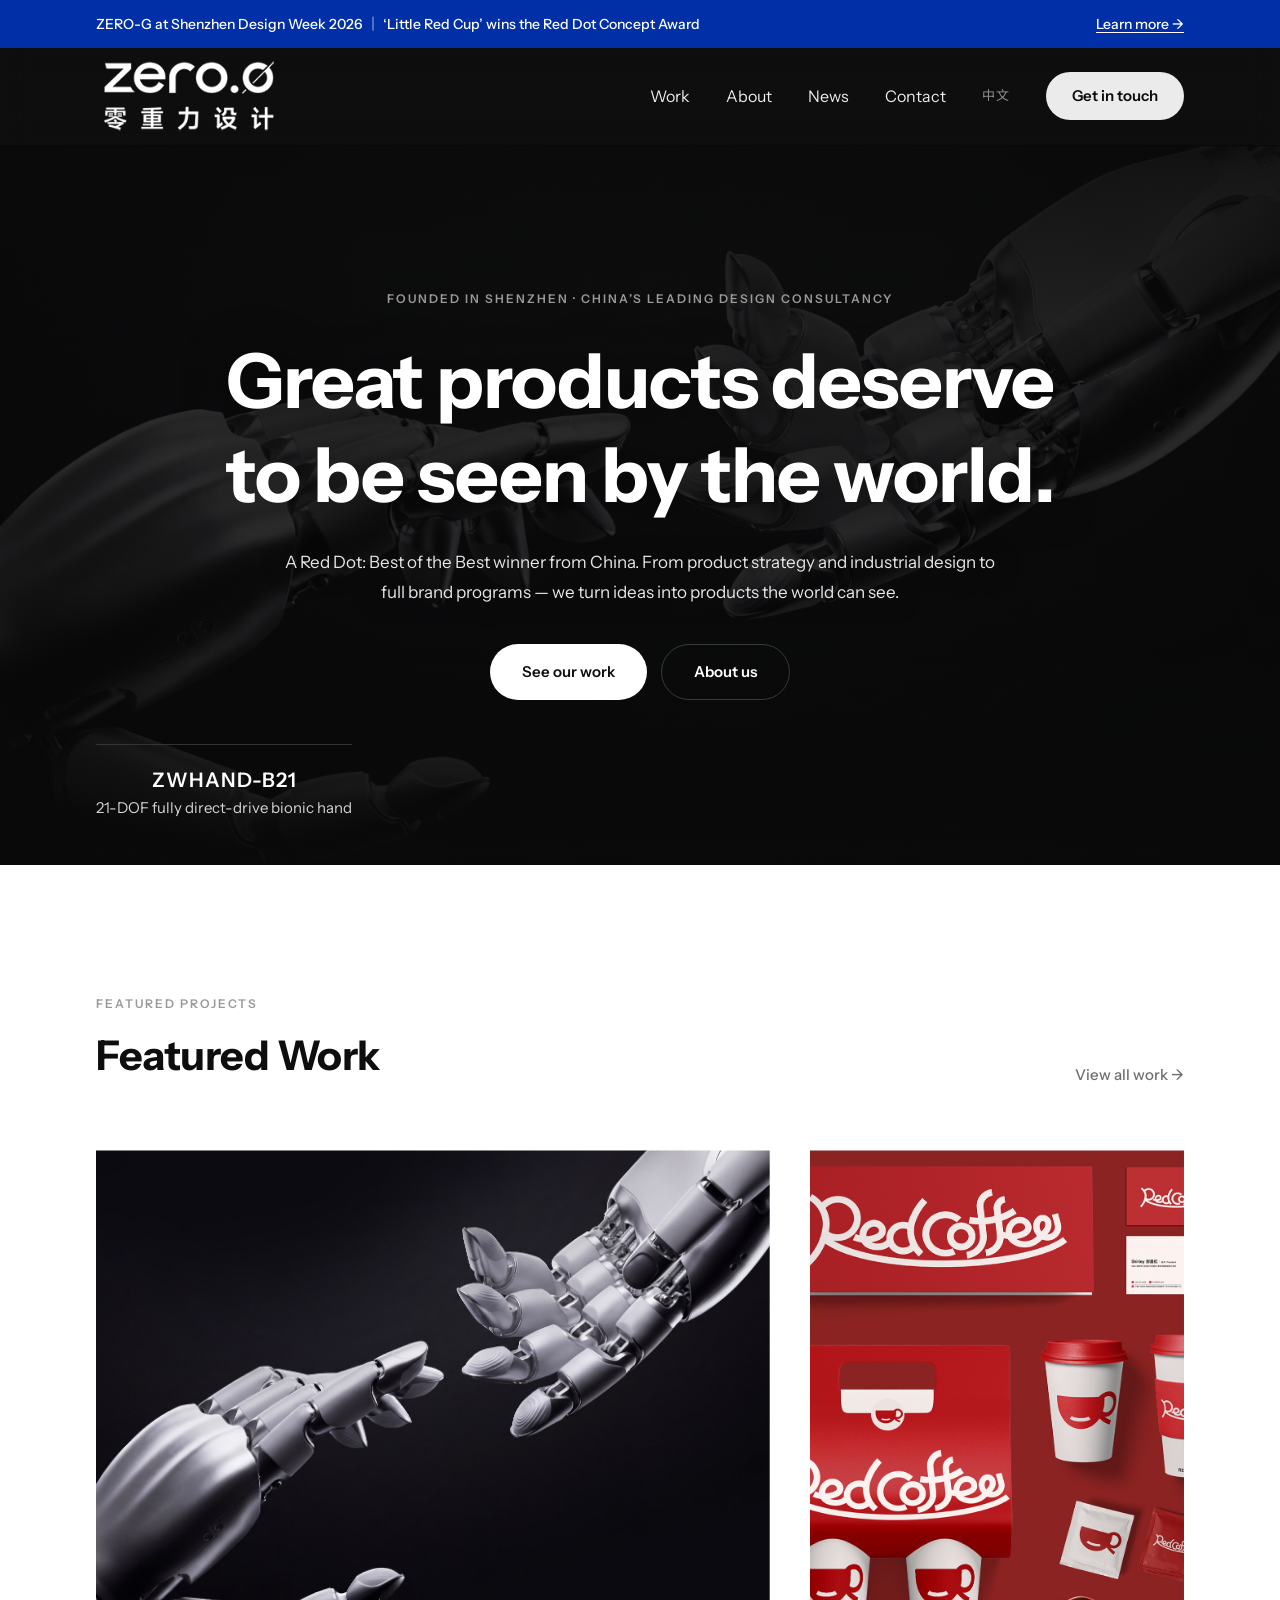
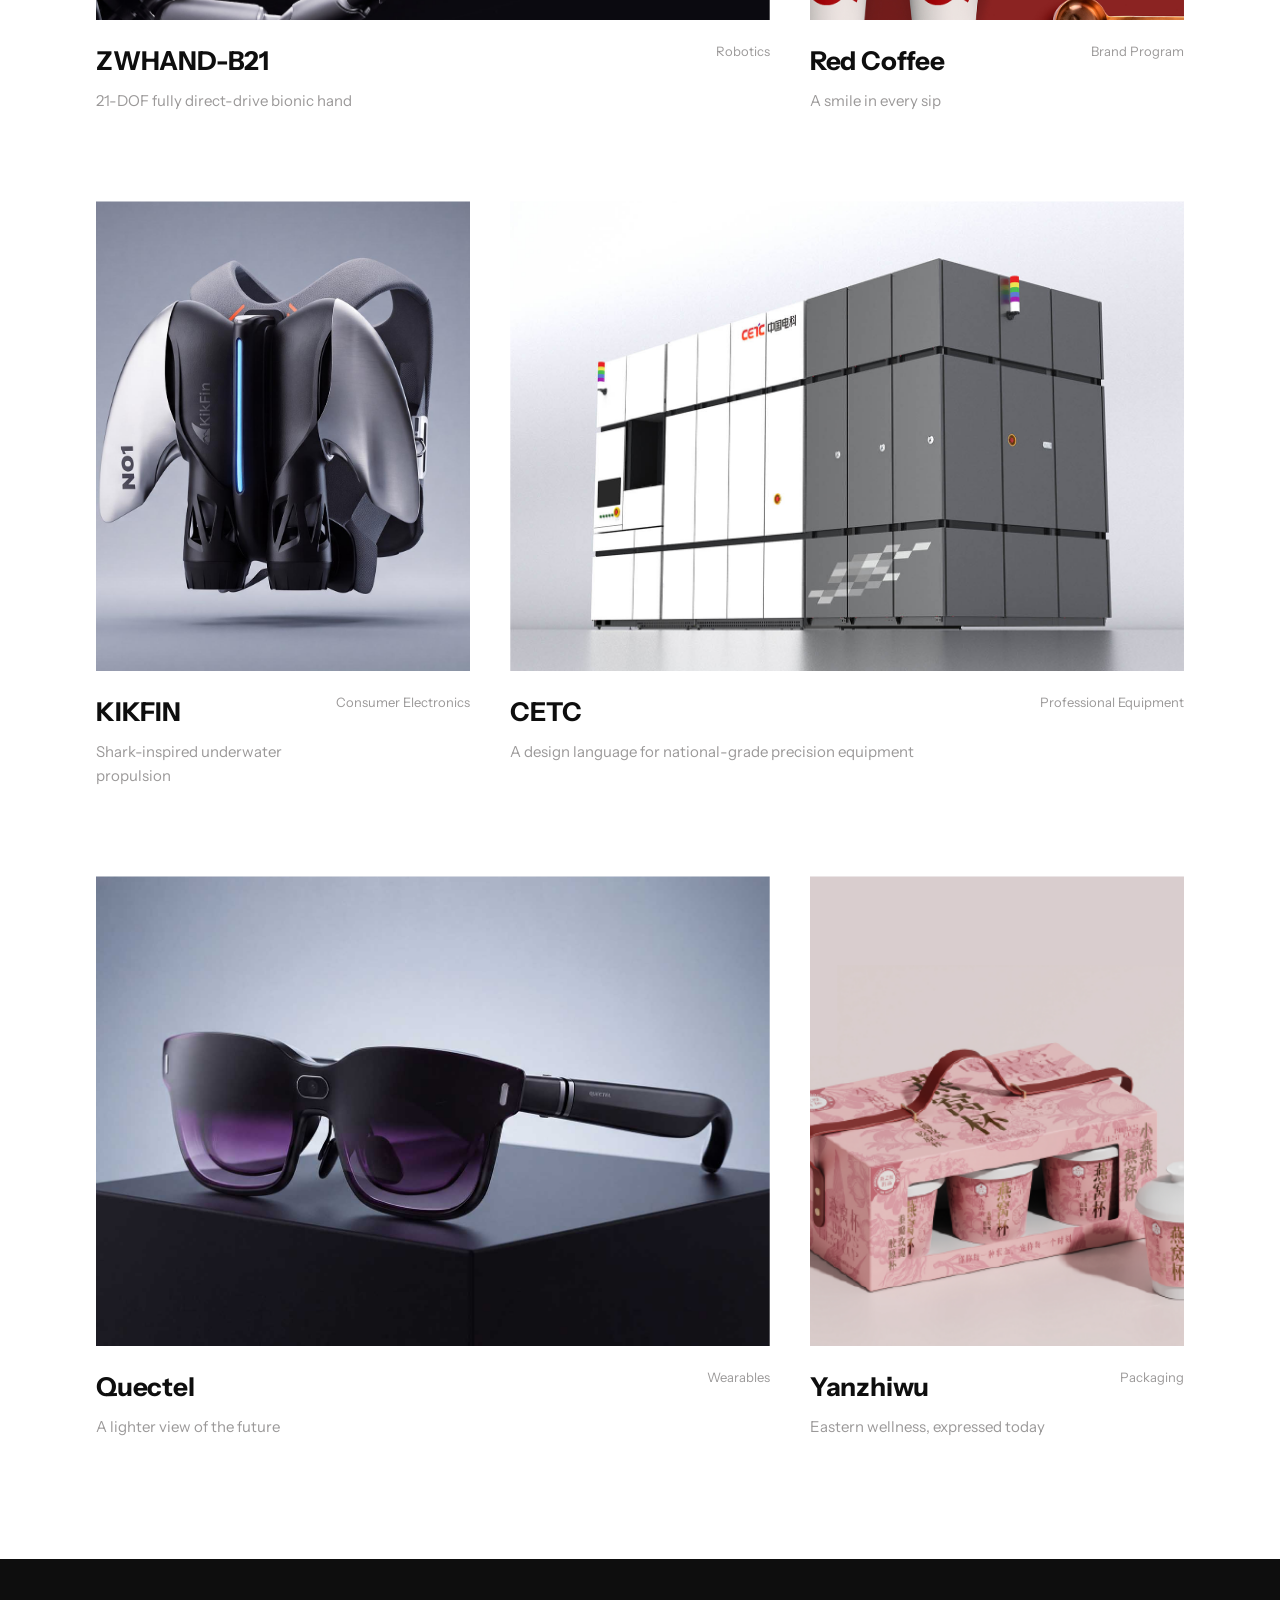
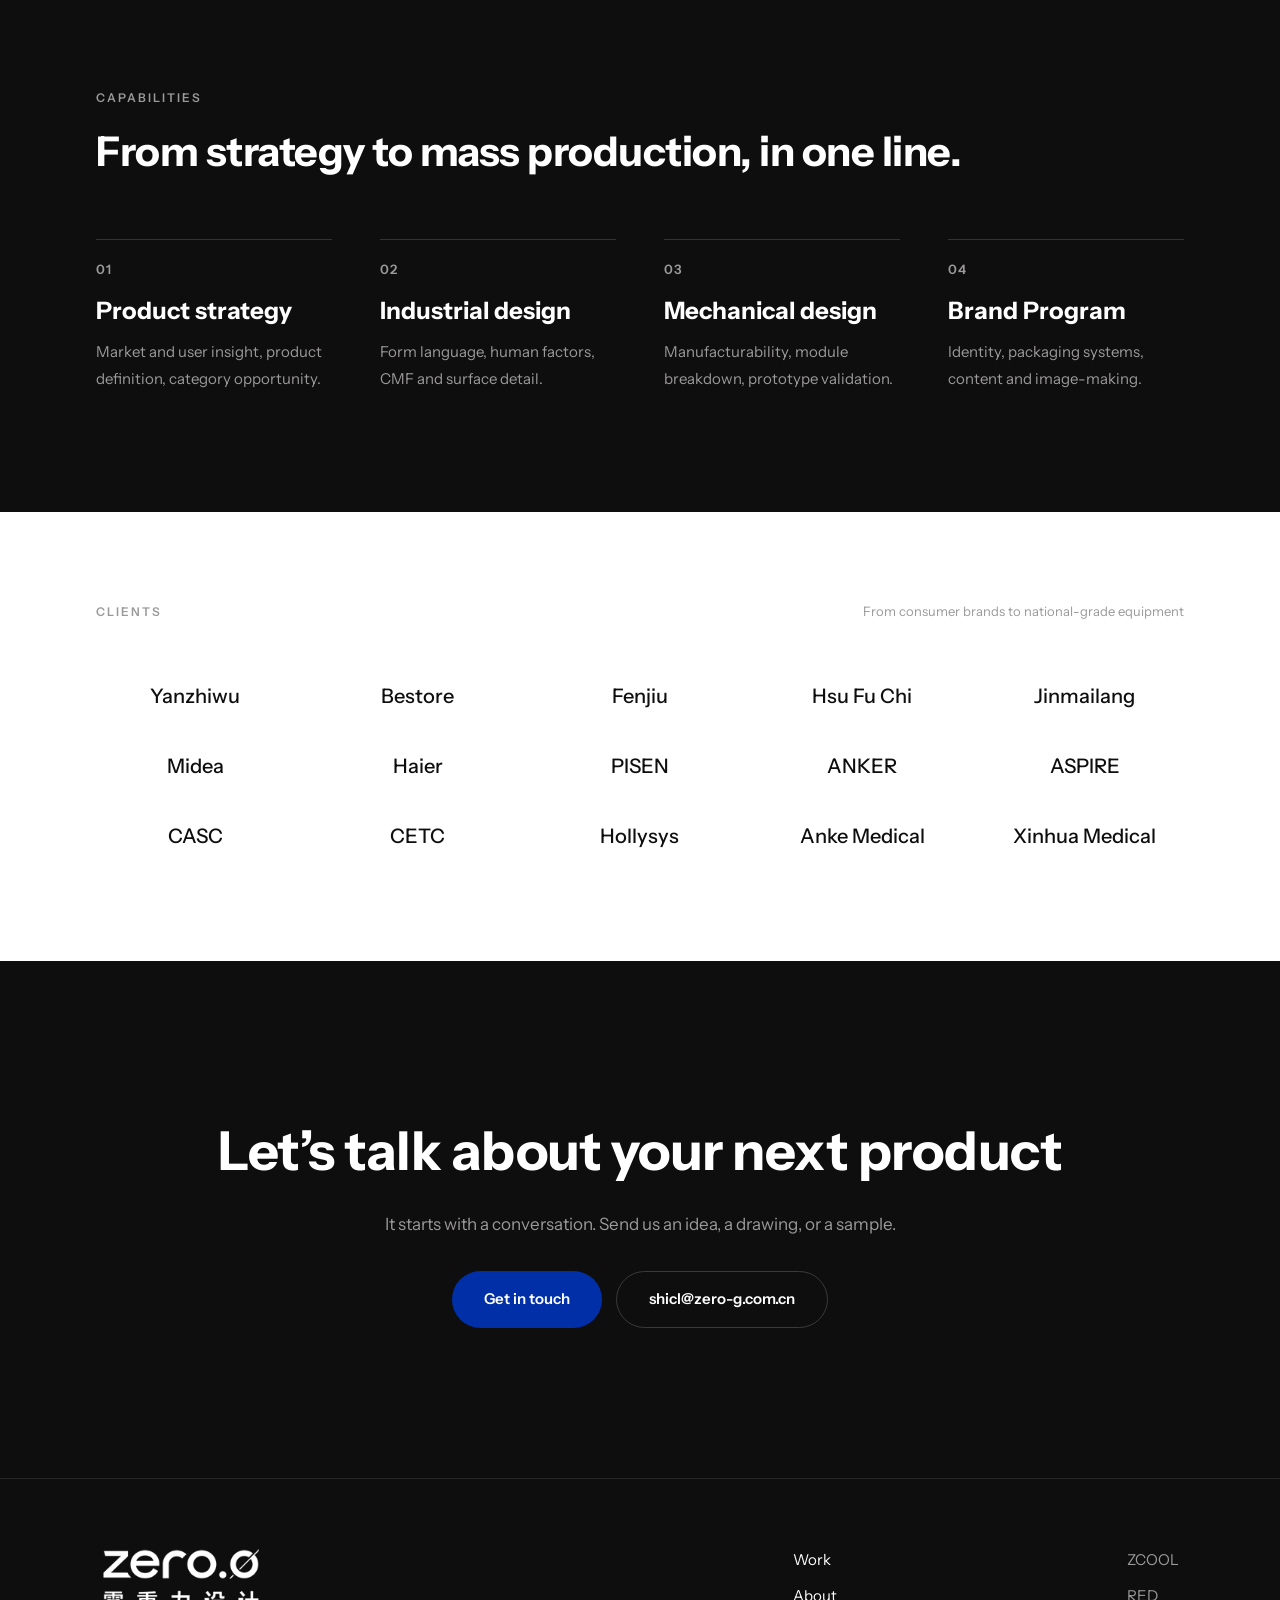
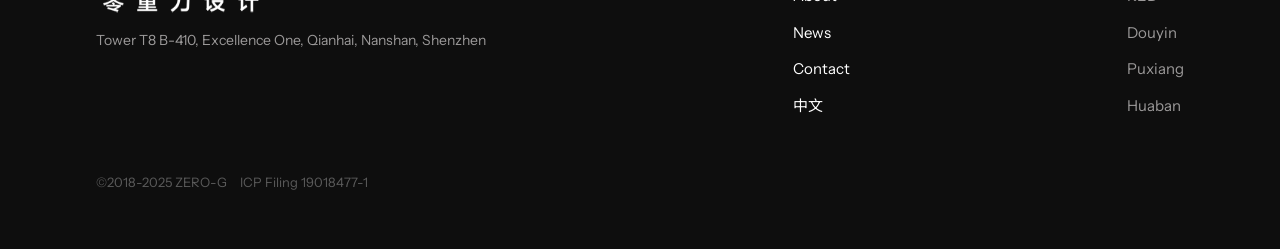
==== en/index.html @ 1bf515e7 "ZERO-G site: static bilingual site initial deploy" ====
<!DOCTYPE html>
<html lang="en">
<head>
<meta charset="utf-8">
<meta name="viewport" content="width=device-width,initial-scale=1">
<title>Great products deserve to be seen by the world. ｜ ZERO-G 零重力设计</title>
<link rel="preconnect" href="https://fonts.googleapis.com">
<link rel="preconnect" href="https://fonts.gstatic.com" crossorigin>
<link href="https://fonts.googleapis.com/css2?family=Instrument+Sans:wght@400;500;600;700&family=Noto+Sans+SC:wght@400;500;700&display=swap" rel="stylesheet">
<link rel="stylesheet" href="../style.css">
<script>document.documentElement.className+=' js'</script>
<script src="../main.js" defer></script>
</head>
<body class="theme-dark">
<div class="announce">
  <div class="wrap">
    <span>ZERO-G at Shenzhen Design Week 2026 ｜ ‘Little Red Cup’ wins the Red Dot Concept Award</span>
    <a href="news.html">Learn more →</a>
  </div>
</div>
<header class="site-head">
  <div class="wrap">
    <a class="logo" href="index.html" aria-label="ZERO-G"><img src="../assets/statics_lingzhongli_images_logo.png" alt="ZERO-G 零重力设计"></a>
    <nav class="nav">
      <a href="work.html">Work</a><a href="about.html">About</a><a href="news.html">News</a><a href="contact.html">Contact</a>
      <a class="lang" href="../index.html">中文</a>
      <a class="btn btn-primary btn-sm" href="contact.html">Get in touch</a>
    </nav>
    <button class="menu-toggle" aria-label="Menu" aria-expanded="false" aria-controls="mobile-menu">
      <span></span><span></span>
    </button>
  </div>
</header>
<div class="mobile-menu" id="mobile-menu">
  <nav class="mobile-nav">
    <a href="work.html">Work</a><a href="about.html">About</a><a href="news.html">News</a><a href="contact.html">Contact</a>
    <a class="lang" href="../index.html">中文</a>
    <a class="btn btn-primary" href="contact.html">Get in touch</a>
  </nav>
</div>
<section class="hero hero--video">
  <video class="hero-bg" src="../assets/zero-g-robot.mp4" poster="../assets/zero-g-robot-poster.jpg"
         autoplay muted loop playsinline preload="metadata" aria-label="ZWHAND-B21"></video>
  <div class="wrap">
    <div class="eyebrow">Founded in Shenzhen · China’s leading design consultancy</div>
    <h1>Great products deserve<br>to be seen by the world.</h1>
    <p>A Red Dot: Best of the Best winner from China. From product strategy and industrial design to full brand programs — we turn ideas into products the world can see.</p>
    <div class="actions">
      <a class="btn btn-primary" href="work.html">See our work</a>
      <a class="btn btn-ghost" href="about.html">About us</a>
    </div>
  </div>
  <div class="cap reveal"><strong>ZWHAND-B21</strong><span>21-DOF fully direct-drive bionic hand</span></div>
</section>
<section class="section light">
  <div class="wrap">
    <div class="section-head reveal">
      <div><div class="eyebrow">FEATURED PROJECTS</div><h2>Featured Work</h2></div>
      <a class="linkmore" href="work.html">View all work →</a>
    </div>
    <div class="rows"><div class="duo">
    <a class="proj reveal" href="work.html">
      <div class="cover"><img src="../assets/uploadfile_file_20260828_1787901038351148.jpg" alt="ZWHAND-B21" loading="lazy"></div>
      <div class="meta">
        <div><h3>ZWHAND-B21</h3><p class="desc">21-DOF fully direct-drive bionic hand</p></div>
        <span class="tag">Robotics</span>
      </div>
    </a>
    <a class="proj reveal" href="work.html">
      <div class="cover"><img src="../assets/uploadfile_file_20250307_1741340321995297.jpg" alt="Red Coffee" loading="lazy"></div>
      <div class="meta">
        <div><h3>Red Coffee</h3><p class="desc">A smile in every sip</p></div>
        <span class="tag">Brand Program</span>
      </div>
    </a></div><div class="duo rev">
    <a class="proj reveal" href="work.html">
      <div class="cover"><img src="../assets/uploadfile_file_20260827_1787818050917012.jpg" alt="KIKFIN" loading="lazy"></div>
      <div class="meta">
        <div><h3>KIKFIN</h3><p class="desc">Shark-inspired underwater propulsion</p></div>
        <span class="tag">Consumer Electronics</span>
      </div>
    </a>
    <a class="proj reveal" href="work.html">
      <div class="cover"><img src="../assets/uploadfile_file_20250513_1747133386804160.jpg" alt="CETC" loading="lazy"></div>
      <div class="meta">
        <div><h3>CETC</h3><p class="desc">A design language for national-grade precision equipment</p></div>
        <span class="tag">Professional Equipment</span>
      </div>
    </a></div><div class="duo">
    <a class="proj reveal" href="work.html">
      <div class="cover"><img src="../assets/uploadfile_file_20260827_1787814982174174.jpg" alt="Quectel" loading="lazy"></div>
      <div class="meta">
        <div><h3>Quectel</h3><p class="desc">A lighter view of the future</p></div>
        <span class="tag">Wearables</span>
      </div>
    </a>
    <a class="proj reveal" href="work.html">
      <div class="cover"><img src="../assets/uploadfile_file_20260811_1786441893306251.png" alt="Yanzhiwu" loading="lazy"></div>
      <div class="meta">
        <div><h3>Yanzhiwu</h3><p class="desc">Eastern wellness, expressed today</p></div>
        <span class="tag">Packaging</span>
      </div>
    </a></div></div>
  </div>
</section>
<section class="section">
  <div class="wrap">
    <div class="eyebrow">CAPABILITIES</div>
    <h2 style="font-size:clamp(28px,3.2vw,44px);letter-spacing:-.5px;margin:14px 0 0">From strategy to mass production, in one line.</h2>
    <div class="caps"><div class="cap reveal"><div class="num">01</div><h3>Product strategy</h3><p>Market and user insight, product definition, category opportunity.</p></div><div class="cap reveal"><div class="num">02</div><h3>Industrial design</h3><p>Form language, human factors, CMF and surface detail.</p></div><div class="cap reveal"><div class="num">03</div><h3>Mechanical design</h3><p>Manufacturability, module breakdown, prototype validation.</p></div><div class="cap reveal"><div class="num">04</div><h3>Brand Program</h3><p>Identity, packaging systems, content and image-making.</p></div></div>
  </div>
</section>
<section class="section light" style="padding-top:90px;padding-bottom:90px">
  <div class="wrap">
    <div class="section-head" style="margin-bottom:0">
      <div class="eyebrow">Clients</div>
      <span class="mute" style="font-size:13px">From consumer brands to national-grade equipment</span>
    </div>
    <div class="clients"><div class="client-row reveal"><span>Yanzhiwu</span><span>Bestore</span><span>Fenjiu</span><span>Hsu Fu Chi</span><span>Jinmailang</span></div><div class="client-row reveal"><span>Midea</span><span>Haier</span><span>PISEN</span><span>ANKER</span><span>ASPIRE</span></div><div class="client-row reveal"><span>CASC</span><span>CETC</span><span>Hollysys</span><span>Anke Medical</span><span>Xinhua Medical</span></div></div>
  </div>
</section>
<section class="wrap"><div class="cta">
  <h2>Let’s talk about your next product</h2>
  <p>It starts with a conversation. Send us an idea, a drawing, or a sample.</p>
  <div class="actions">
    <a class="btn btn-blue" href="contact.html">Get in touch</a>
    <a class="btn btn-ghost" href="mailto:shicl@zero-g.com.cn">shicl@zero-g.com.cn</a>
  </div>
  </div>
</section>

<footer class="site-foot">
  <div class="wrap">
    <div class="foot-grid">
      <div class="foot-brand">
        <a href="index.html"><img src="../assets/statics_lingzhongli_images_logo.png" alt="ZERO-G"></a>
        <p>Tower T8 B-410, Excellence One, Qianhai, Nanshan, Shenzhen</p>
      </div>
      <div class="foot-col"><a href="work.html">Work</a><a href="about.html">About</a><a href="news.html">News</a><a href="contact.html">Contact</a><a href="../index.html">中文</a></div>
      <div class="foot-col dim"><a href="https://www.zcool.com.cn/u/19893651" target="_blank" rel="noopener">ZCOOL</a><a href="https://www.xiaohongshu.com/user/profile/6139bd14000000001f038d51" target="_blank" rel="noopener">RED</a><a href="https://www.douyin.com/" target="_blank" rel="noopener">Douyin</a><a href="https://www.puxiang.com/lingzhonglisheji/gallery" target="_blank" rel="noopener">Puxiang</a><a href="https://huaban.com/space" target="_blank" rel="noopener">Huaban</a></div>
    </div>
    <div class="copyright">©2018-2025 ZERO-G　ICP Filing 19018477-1</div>
  </div>
</footer>
</body>
</html>
---- style.css ----
:root{
  --blue:#002FA7;--blue-lit:#6E8BFF;--ink:#0E0E0E;--ink2:#141414;
  --paper:#fff;--mute:#6F6F6F;--mute-d:#9B9999;--line:#262626;--line-l:#E5E5E5;
}
*{box-sizing:border-box}
html{scroll-behavior:smooth}
body{margin:0;background:var(--ink);color:#fff;
  font-family:"Instrument Sans","Noto Sans SC","PingFang SC","Microsoft YaHei",system-ui,sans-serif;
  -webkit-font-smoothing:antialiased;line-height:1.5}
body.theme-light{background:var(--paper);color:var(--ink)}
a{color:inherit;text-decoration:none}
img{display:block;width:100%;height:100%;object-fit:cover}
.wrap{max-width:1440px;margin:0 auto;padding:0 96px}
.mute{color:var(--mute-d)}
body.theme-light .mute{color:var(--mute)}
.eyebrow{font-size:12px;font-weight:600;letter-spacing:2px;text-transform:uppercase;color:var(--mute-d)}
body.theme-light .eyebrow{color:var(--mute)}

/* announce */
.announce{background:var(--blue);color:#fff;font-size:14px;font-weight:500}
.announce .wrap{display:flex;align-items:center;justify-content:space-between;height:48px;gap:24px}
.announce a{text-decoration:underline;text-underline-offset:3px}

/* header */
.site-head{position:sticky;top:0;z-index:60;background:rgba(14,14,14,.86);
  backdrop-filter:blur(14px);border-bottom:1px solid transparent;transition:border-color .2s}
body.theme-light .site-head{background:rgba(255,255,255,.9)}
.site-head:hover{border-bottom-color:var(--line)}
body.theme-light .site-head:hover{border-bottom-color:var(--line-l)}
.site-head .wrap{display:flex;align-items:center;justify-content:space-between;height:96px}
.logo img{width:186px;height:70px;object-fit:contain}
.nav{display:flex;align-items:center;gap:36px;font-size:16px}
.nav a{opacity:.92;transition:color .18s,opacity .18s}
.nav a:hover{color:var(--blue-lit);opacity:1}
body.theme-light .nav a:hover{color:var(--blue)}
.nav a.active{color:var(--blue-lit);font-weight:600}
body.theme-light .nav a.active{color:var(--blue)}
.nav .lang{font-size:13px;letter-spacing:1px;color:var(--mute-d)}
body.theme-light .nav .lang{color:var(--mute)}

/* buttons */
.btn{display:inline-flex;align-items:center;justify-content:center;border-radius:999px;
  padding:16px 32px;font-size:15px;font-weight:600;transition:transform .18s,background .18s,color .18s,border-color .18s}
.btn:hover{transform:translateY(-1px)}
.btn-sm{padding:13px 26px}
.btn-primary{background:#fff;color:var(--ink)}
.btn-primary:hover{background:#E9E9E9}
body.theme-light .btn-primary{background:var(--ink);color:#fff}
body.theme-light .btn-primary:hover{background:#000}
.btn-blue{background:var(--blue);color:#fff}
.btn-blue:hover{background:#0038C8}
.btn-ghost{border:1px solid #3A3A3A;color:#fff}
.btn-ghost:hover{border-color:var(--blue-lit);color:var(--blue-lit)}
body.theme-light .btn-ghost{border-color:#CFCFCF;color:var(--ink)}
body.theme-light .btn-ghost:hover{border-color:var(--blue);color:var(--blue)}

/* hero */
.hero{padding:110px 0 90px;text-align:center}
.hero h1{font-size:clamp(30px,7.2vw,76px);line-height:1.24;letter-spacing:-1px;margin:26px 0 0;font-weight:700}
.hero p{max-width:720px;margin:26px auto 0;font-size:17px;line-height:1.75;color:var(--mute-d)}
.hero .actions{display:flex;gap:14px;justify-content:center;margin-top:36px;flex-wrap:wrap}

/* figure */
.figure{position:relative}
.figure img{height:600px}
.figure .cap{position:absolute;left:96px;bottom:44px}
.figure .cap strong{display:block;font-size:20px;font-weight:600;letter-spacing:1px}
.figure .cap span{font-size:15px;color:rgba(255,255,255,.8)}

/* video hero */
.hero--video{position:relative;overflow:hidden;background:var(--ink);
  min-height:min(80vh,880px);display:flex;align-items:center;justify-content:center;
  padding:130px 0 150px}
.hero--video .hero-bg{position:absolute;inset:0;width:100%;height:100%;object-fit:cover;z-index:0;
  filter:brightness(.55) saturate(1.05)}
.hero--video::after{content:"";position:absolute;inset:0;z-index:1;pointer-events:none;
  background:linear-gradient(180deg,rgba(10,10,10,.92) 0%,rgba(10,10,10,.72) 32%,
             rgba(10,10,10,.72) 68%,rgba(10,10,10,.94) 100%)}
.hero--video .wrap{position:relative;z-index:2;width:100%}
.hero--video h1{text-shadow:0 2px 44px rgba(0,0,0,.55)}
.hero--video p{color:#E6E6E6;text-shadow:0 1px 26px rgba(0,0,0,.55)}
.hero--video .cap{position:absolute;left:96px;bottom:46px;z-index:2}
.hero--video .cap strong{display:block;font-size:20px;font-weight:600;letter-spacing:1px}
.hero--video .cap span{font-size:15px;color:rgba(255,255,255,.82)}

/* sections */
.section{padding:130px 0 120px}
.section.light{background:var(--paper);color:var(--ink)}
.section-head{display:flex;align-items:flex-end;justify-content:space-between;gap:24px;margin-bottom:64px}
.section-head h2{font-size:clamp(30px,3.2vw,44px);letter-spacing:-.5px;margin:12px 0 0;font-weight:700}
.linkmore{font-size:15px;font-weight:500;color:var(--mute);white-space:nowrap}
.linkmore:hover{color:var(--blue)}
body.theme-dark .linkmore:hover{color:var(--blue-lit)}

/* project rows */
.duo{display:grid;grid-template-columns:1.8fr 1fr;gap:40px;align-items:start}
.duo.rev{grid-template-columns:1fr 1.8fr}
.proj{display:block}
.proj .cover{overflow:hidden;background:#1A1A1A}
.proj .cover img{height:470px;transition:transform .6s cubic-bezier(.2,.7,.2,1)}
.proj:hover .cover img{transform:scale(1.03)}
.proj .meta{display:flex;justify-content:space-between;align-items:flex-start;gap:24px;margin-top:22px}
.proj h3{margin:0;font-size:26px;font-weight:700;letter-spacing:-.2px}
.proj .desc{margin:8px 0 0;font-size:15px;line-height:1.6;color:var(--mute)}
body.theme-dark .proj .desc{color:var(--mute-d)}
.proj .tag{font-size:13px;color:var(--mute);white-space:nowrap}
body.theme-dark .proj .tag{color:var(--mute-d)}
.rows{display:flex;flex-direction:column;gap:88px}

/* capabilities */
.caps{display:grid;grid-template-columns:repeat(4,1fr);gap:48px;margin-top:56px}
.cap{border-top:1px solid #333;padding-top:20px}
.cap .num{font-size:13px;font-weight:600;letter-spacing:1px;color:var(--mute-d)}
.cap h3{margin:14px 0 10px;font-size:24px;font-weight:700}
.cap p{margin:0;font-size:15px;line-height:1.75;color:var(--mute-d)}

/* clients */
.clients{display:flex;flex-direction:column;gap:0;margin-top:40px}
.client-row{display:grid;grid-template-columns:repeat(5,1fr);gap:24px}
.client-row span{text-align:center;padding:20px 0;font-size:20px;font-weight:500}

/* cta */
.cta{text-align:center;padding-top:150px;padding-bottom:150px}
.cta h2{font-size:clamp(32px,4.2vw,60px);letter-spacing:-.5px;margin:0;font-weight:700}
.cta p{margin:20px 0 0;font-size:17px;color:var(--mute-d)}
.cta .actions{display:flex;gap:14px;justify-content:center;margin-top:34px;flex-wrap:wrap}

/* footer */
.site-foot{padding:70px 0 56px;border-top:1px solid var(--line)}
body.theme-light .site-foot{border-top-color:var(--line-l)}
.foot-grid{display:flex;justify-content:space-between;align-items:flex-start;gap:40px;flex-wrap:wrap}
.foot-brand{width:420px;max-width:100%}
.foot-brand img{width:170px;height:64px;object-fit:contain}
.foot-brand p{margin:16px 0 0;font-size:14px;line-height:1.7;color:var(--mute-d)}
body.theme-light .foot-brand p{color:var(--mute)}
.foot-col{display:flex;flex-direction:column;gap:14px;font-size:15px}
.foot-col a:hover{color:var(--blue-lit)}
body.theme-light .foot-col a:hover{color:var(--blue)}
.foot-col.dim a{color:var(--mute-d)}
.foot-col.dim a:hover{color:var(--blue-lit)}
.copyright{margin-top:56px;font-size:13px;color:#5A5A5A}
body.theme-light .copyright{color:#9A9A9A}

/* work page */
.page-title{padding-top:110px;padding-bottom:64px;display:flex;justify-content:space-between;align-items:flex-end;gap:40px}
.page-title h1{font-size:clamp(32px,6vw,76px);letter-spacing:-1px;margin:0;font-weight:700}
.page-title p{margin:0;max-width:460px;font-size:16px;line-height:1.8;color:var(--mute-d)}
body.theme-light .page-title p{color:var(--mute)}
.filters{display:flex;align-items:center;gap:12px;flex-wrap:wrap}
.pill{padding:11px 22px;border-radius:999px;font-size:14px;background:#1A1A1A;color:var(--mute-d);transition:.18s}
.pill:hover{color:#fff;background:#242424}
.pill.on{background:#fff;color:var(--ink);font-weight:600}
body.theme-light .pill{background:#F2F2F2;color:var(--mute)}
body.theme-light .pill:hover{background:#E7E7E7;color:var(--ink)}
body.theme-light .pill.on{background:var(--blue);color:#fff}
.filters .count{margin-left:auto;font-size:14px;color:var(--mute)}
.work-grid{display:grid;grid-template-columns:1fr 1fr;gap:48px;margin-top:64px;align-items:start}
.work-col{display:flex;flex-direction:column;gap:64px}
.work-col.offset{padding-top:110px}
.work-grid .proj .cover img{height:420px}

/* about */
.about-hero{padding-top:110px;padding-bottom:90px}
.about-hero h1{font-size:clamp(28px,5vw,64px);line-height:1.38;letter-spacing:-1px;margin:26px 0 0;font-weight:700}
.intro{display:grid;grid-template-columns:392px 1fr;gap:96px;padding-bottom:100px}
.intro .label{color:var(--blue-lit);font-size:13px;font-weight:600;letter-spacing:1px}
body.theme-light .intro .label{color:var(--blue)}
.intro .label + p{margin:12px 0 0;font-size:15px;line-height:1.8;color:var(--mute-d);white-space:pre-line}
.intro .body p{margin:0 0 24px;font-size:17px;line-height:1.9;color:#C9C9C9}
body.theme-light .intro .body p{color:#3A3A3A}
.team{padding-top:60px;padding-bottom:110px}
.team-row{display:grid;grid-template-columns:repeat(3,1fr);gap:24px;margin-top:48px}
.facts h3{color:#fff}
.member img{height:420px}
.member .meta{display:flex;justify-content:space-between;align-items:center;margin-top:18px;gap:12px}
.member strong{font-size:20px}
.member span{font-size:13px;color:var(--mute)}
.facts{background:var(--ink2);padding:70px 0}
.facts .wrap{display:grid;grid-template-columns:repeat(3,1fr);gap:48px}
.facts h3{margin:0 0 10px;font-size:24px;font-weight:700}
.facts p{margin:0;font-size:14px;line-height:1.7;color:var(--mute-d)}

/* news */
.news-list{margin-top:8px}
.news-item{display:grid;grid-template-columns:96px 1fr 20px;gap:56px;align-items:start;
  padding:30px 0;border-top:1px solid var(--line-l);transition:padding .2s}
.news-item:hover{padding-left:8px}
.news-item .date{font-size:14px;color:var(--mute);padding-top:6px}
.news-item h3{margin:0;font-size:24px;font-weight:600;line-height:1.45}
.news-item:hover h3{color:var(--blue)}
.news-item .arrow{font-size:20px;color:var(--ink);transition:transform .2s}
.news-item:hover .arrow{transform:translate(2px,-2px)}

/* contact */
.contact-body{display:grid;grid-template-columns:520px 1fr;gap:64px;padding-bottom:110px}
.contact-info{display:flex;flex-direction:column;gap:34px}
.info-block{border-top:1px solid #2A2A2A;padding-top:16px}
.info-block .k{font-size:13px;font-weight:600;letter-spacing:1px;color:var(--blue-lit)}
.info-block .v{margin-top:12px;font-size:22px;line-height:1.55;white-space:pre-line}
.contact-imgs{display:flex;flex-direction:column;gap:16px}
.contact-imgs .big img{height:360px}
.contact-imgs .pair{display:grid;grid-template-columns:1fr 1fr;gap:16px}
.contact-imgs .pair img{height:240px}

/* responsive */
@media (max-width:1100px){
  .wrap{padding:0 48px}
  .duo,.duo.rev{grid-template-columns:1fr;gap:32px}
  .rows{gap:56px}
  .caps{grid-template-columns:1fr 1fr}
  .intro{grid-template-columns:1fr;gap:32px}
  .contact-body{grid-template-columns:1fr;gap:40px}
  .work-grid{grid-template-columns:1fr}
  .work-col.offset{padding-top:0}
  .client-row{grid-template-columns:repeat(3,1fr)}
  .figure .cap{left:48px}
}
@media (max-width:760px){
  .wrap{padding:0 24px}
  .site-head .wrap{height:72px}
  .logo img{width:132px;height:52px}
  .nav{gap:18px;font-size:14px}
  .nav .btn{display:none}
  .announce .wrap{flex-direction:column;align-items:flex-start;gap:6px;height:auto;padding:10px 24px;font-size:12px;line-height:1.5}
  .nav{gap:14px}
  .logo img{width:116px;height:46px}
  .hero{padding:64px 0 56px}
  .figure img,.figure video{height:300px}
  .hero--video{min-height:calc(100svh - 120px);padding:110px 0 130px}
  .hero--video .cap{left:24px;bottom:28px}
  .hero--video .cap strong{font-size:16px}
  .hero--video .cap span{font-size:13px}
  .figure .cap{left:24px;bottom:24px}
  .section{padding:72px 0}
  .proj .cover img{height:auto;aspect-ratio:16/11}
  .work-grid .proj .cover img{height:auto;aspect-ratio:16/11}
  .section-head{flex-direction:column;align-items:flex-start;margin-bottom:36px}
  .caps{grid-template-columns:1fr}
  .client-row{grid-template-columns:1fr 1fr}
  .client-row span{font-size:16px}
  .page-title{flex-direction:column;align-items:flex-start;padding:64px 0 36px}
  .team-row{grid-template-columns:1fr}
  .member img{height:auto;aspect-ratio:4/5}
  .facts{grid-template-columns:1fr;padding:48px 0}
  .news-item{grid-template-columns:1fr;gap:10px}
  .news-item .arrow{display:none}
  .news-item h3{font-size:20px}
  .contact-body{padding-bottom:64px}
  .cta{padding:88px 0}
  .foot-grid{flex-direction:column;gap:32px}
  .copyright{margin-top:32px}
}

/* ---------- mobile nav ---------- */
.menu-toggle{display:none;width:44px;height:44px;border:0;background:none;padding:0;
  flex-direction:column;justify-content:center;align-items:flex-end;gap:6px;cursor:pointer;
  color:inherit;-webkit-tap-highlight-color:transparent}
.menu-toggle span{display:block;height:2px;width:24px;background:currentColor;border-radius:2px;
  transition:transform .42s var(--ease),width .3s var(--ease)}
.menu-toggle.is-open span:nth-child(1){transform:translateY(4px) rotate(45deg)}
.menu-toggle.is-open span:nth-child(2){transform:translateY(-4px) rotate(-45deg)}
.mobile-menu{position:fixed;inset:0;z-index:70;background:var(--ink);
  display:flex;align-items:center;padding:96px 24px 40px;
  opacity:0;visibility:hidden;transform:translateY(-14px);
  transition:opacity .38s var(--ease),transform .46s var(--ease),visibility .38s}
.mobile-menu.open{opacity:1;visibility:visible;transform:none}
body.menu-open .site-head{z-index:80}
body.theme-light .mobile-menu{background:var(--paper)}
.mobile-nav{display:flex;flex-direction:column;gap:6px;width:100%}
.mobile-nav a{font-size:30px;font-weight:600;padding:9px 0;letter-spacing:-.2px}
.mobile-nav a.active{color:var(--blue-lit)}
body.theme-light .mobile-nav a.active{color:var(--blue)}
.mobile-nav .lang{font-size:15px;font-weight:400;color:var(--mute-d);margin-top:14px;padding:4px 0}
.mobile-nav .btn{margin-top:26px;align-self:flex-start;font-size:16px}
@media (max-width:760px){ .menu-toggle{display:flex} .nav{display:none} }
@media (hover:none){ .foot-col a{padding:7px 0} .nav a{padding:6px 0} }
@media (max-width:760px){
  .wrap{padding-left:calc(24px + env(safe-area-inset-left));
        padding-right:calc(24px + env(safe-area-inset-right))}
  .site-foot{padding-bottom:calc(56px + env(safe-area-inset-bottom))}
  .menu-toggle{width:48px;height:48px}
}
@media (max-width:480px){
  .figure img,.figure video{height:230px}
  .mobile-nav a{font-size:26px}
  .hero p{font-size:15px}
  .client-row span{font-size:15px;padding:14px 0}
}
html{-webkit-text-size-adjust:100%}

/* ---------- motion ---------- */
:root{--ease:cubic-bezier(.22,1,.36,1);--ease-io:cubic-bezier(.65,0,.35,1)}
html.js body{opacity:0;transition:opacity .5s var(--ease)}
html.js body.loaded{opacity:1}
body.leaving{opacity:0!important}

.progress{position:fixed;top:0;left:0;right:0;height:2px;background:var(--blue);
  transform:scaleX(0);transform-origin:0 50%;z-index:999;pointer-events:none;
  transition:transform .1s linear}

html.js .reveal{opacity:0;transform:translateY(30px);
  transition:opacity .95s var(--ease),transform .95s var(--ease)}
html.js .reveal.in{opacity:1;transform:none}

html.js .proj .cover{clip-path:inset(0 0 100% 0);transition:clip-path 1.15s var(--ease)}
html.js .proj.in .cover{clip-path:inset(0 0 0 0)}
html.js .proj.reveal{opacity:1;transform:none}

html.js .member img{clip-path:inset(0 0 100% 0);transition:clip-path 1.1s var(--ease)}
html.js .member.in img{clip-path:inset(0 0 0 0)}

/* hero entrance */
@keyframes riseIn{from{opacity:0;transform:translateY(28px);filter:blur(9px)}
  to{opacity:1;transform:none;filter:blur(0)}}
html.js .hero .eyebrow,html.js .hero h1,html.js .hero p,html.js .hero .actions,
html.js .page-title h1,html.js .page-title p,
html.js .about-hero .eyebrow,html.js .about-hero h1{
  animation:riseIn 1.05s var(--ease) both}
html.js .hero .eyebrow{animation-delay:.06s}
html.js .hero h1{animation-delay:.16s}
html.js .hero p{animation-delay:.30s}
html.js .hero .actions{animation-delay:.42s}
html.js .page-title h1{animation-delay:.06s}
html.js .page-title p{animation-delay:.18s}
html.js .about-hero .eyebrow{animation-delay:.06s}
html.js .about-hero h1{animation-delay:.14s}

/* nav underline */
.nav a:not(.btn):not(.lang){position:relative}
.nav a:not(.btn):not(.lang)::after{content:"";position:absolute;left:0;right:0;bottom:-7px;height:1px;
  background:currentColor;transform:scaleX(0);transform-origin:right;
  transition:transform .42s var(--ease)}
.nav a:not(.btn):not(.lang):hover::after{transform:scaleX(1);transform-origin:left}

/* magnetic buttons */
.mag{transition:transform .5s var(--ease)}
.btn:hover{transform:none}

/* parallax figure */
.figure{overflow:hidden}
html.js .figure img{height:calc(600px + 100px);position:relative;top:-50px;will-change:transform}
.figure video{display:block;width:100%;height:600px;object-fit:cover;background:#000}


/* micro interactions */
.proj .tag{transition:color .3s var(--ease),transform .3s var(--ease)}
.proj:hover .tag{transform:translateY(-2px)}
.news-item:hover{padding-left:10px}
.news-item h3{transition:color .3s var(--ease)}
.pill{transition:background .3s var(--ease),color .3s var(--ease),transform .3s var(--ease)}
.pill:hover{transform:translateY(-1px)}
.cap .num{transition:color .35s var(--ease)}
.cap:hover .num{color:var(--blue-lit)}
.client-row span{transition:color .3s var(--ease),transform .3s var(--ease)}
.client-row span:hover{color:var(--blue)}
body.theme-dark .client-row span:hover{color:var(--blue-lit)}
.figure .cap{transition:transform .8s var(--ease)}
.figure:hover .cap{transform:translateY(-6px)}

@media (prefers-reduced-motion:reduce){
  html.js body{opacity:1}
  html.js .reveal,html.js .proj .cover,html.js .member img{opacity:1!important;transform:none!important;clip-path:none!important;transition:none!important}
  html.js .hero .eyebrow,html.js .hero h1,html.js .hero p,html.js .hero .actions,
  html.js .page-title h1,html.js .page-title p,html.js .about-hero .eyebrow,html.js .about-hero h1{animation:none!important}
  html.js .figure img{transform:none!important}
}
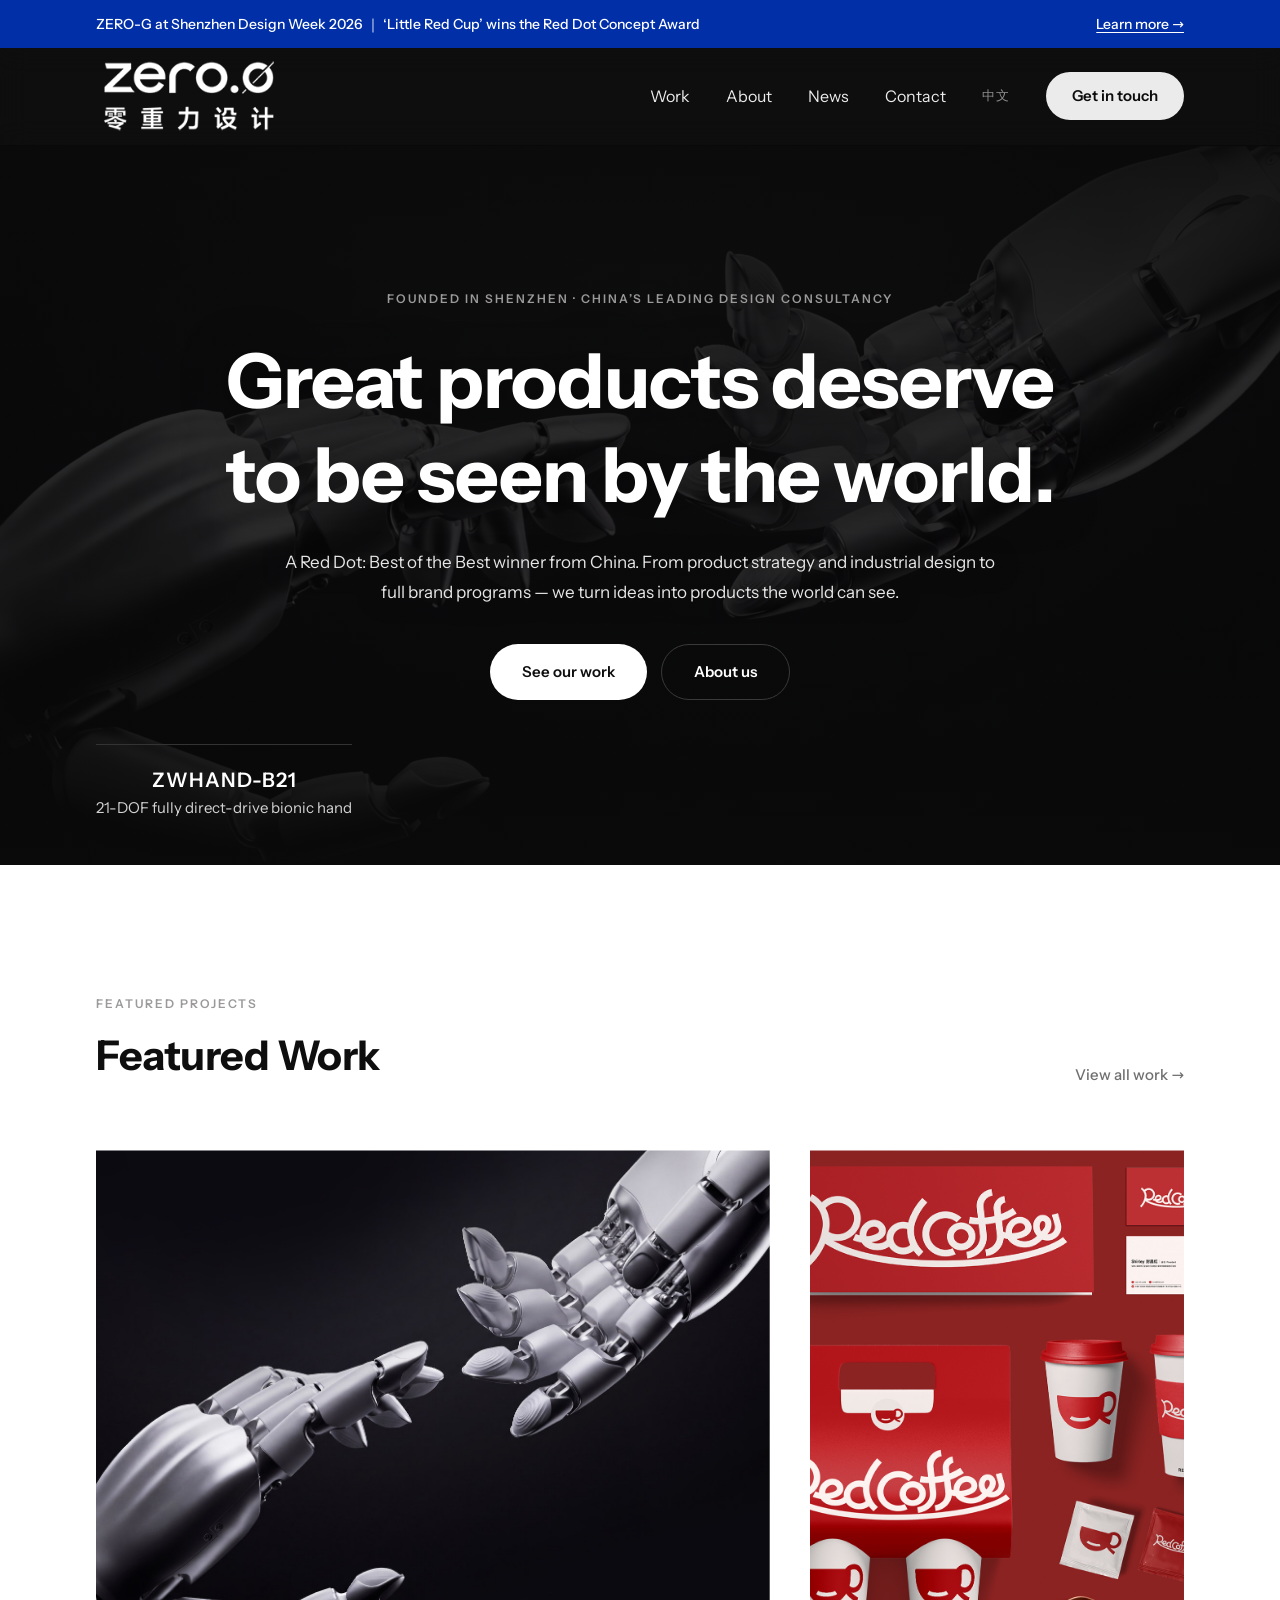
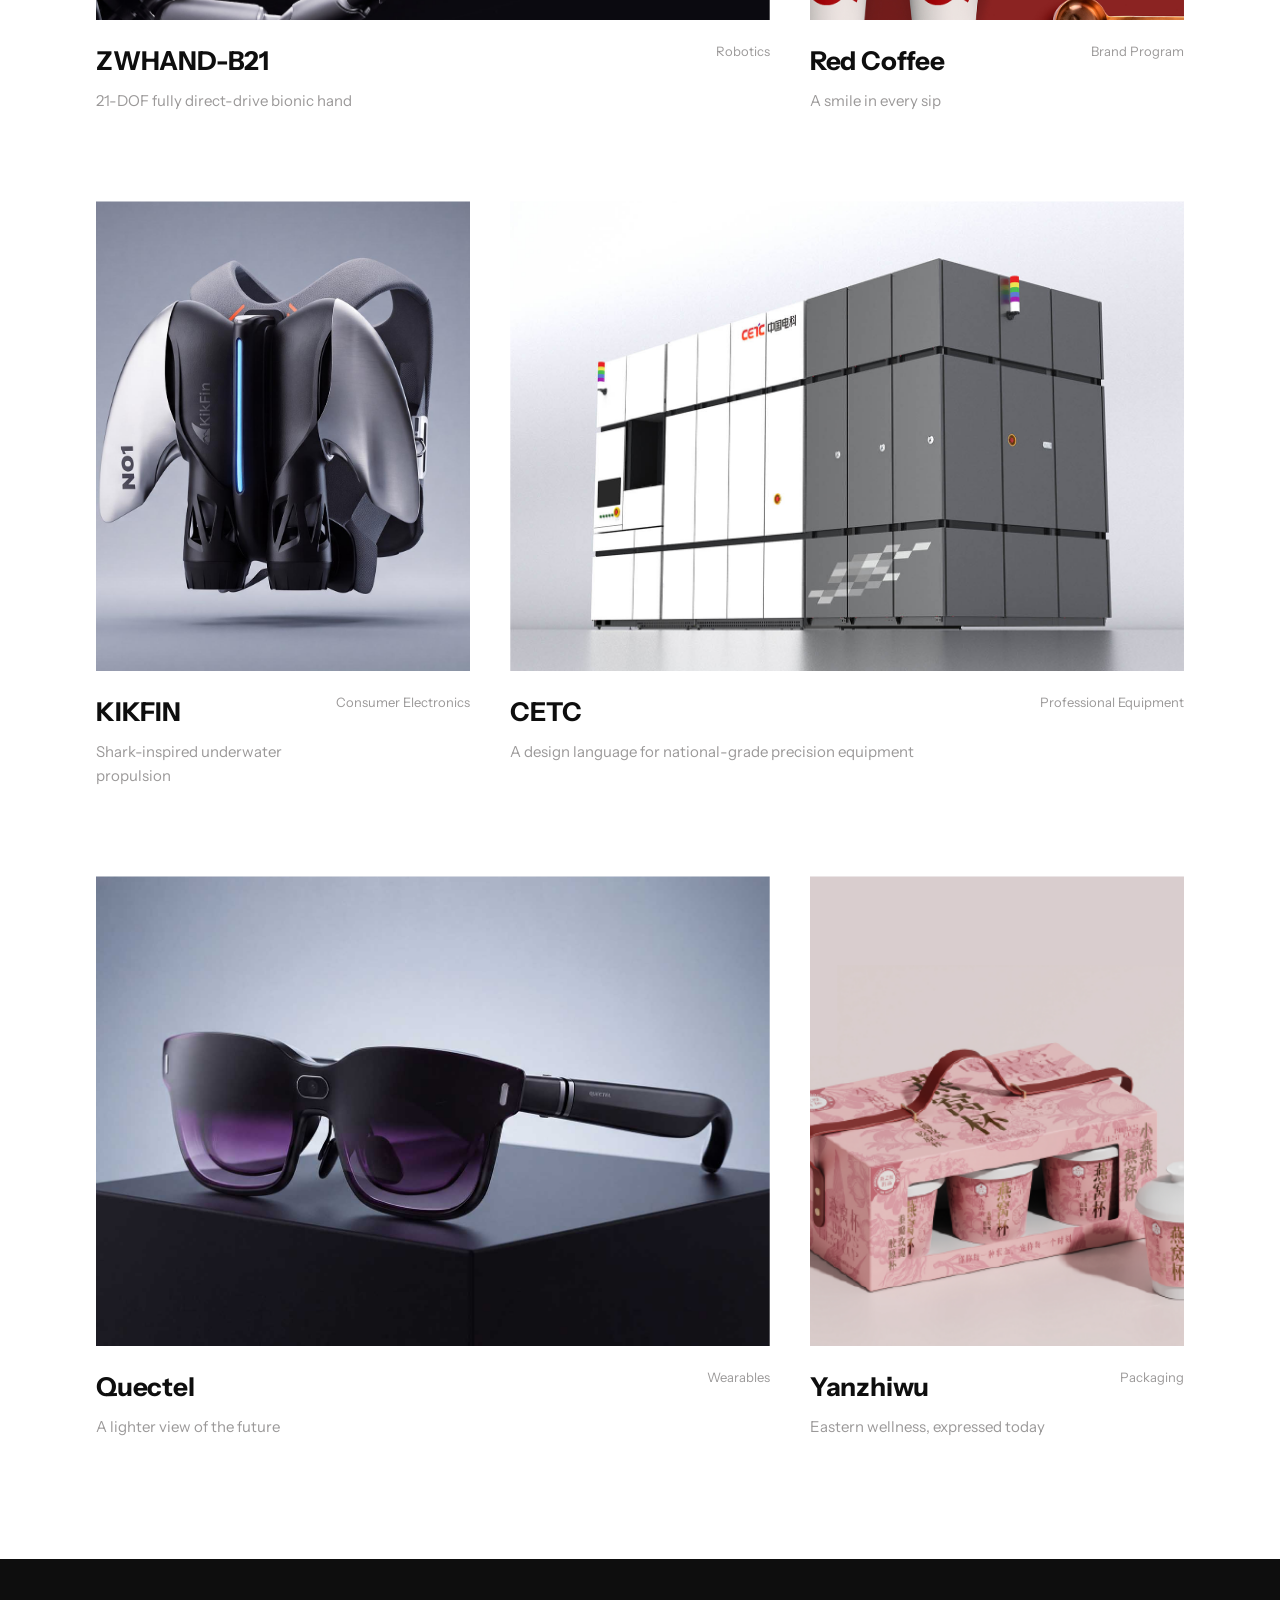
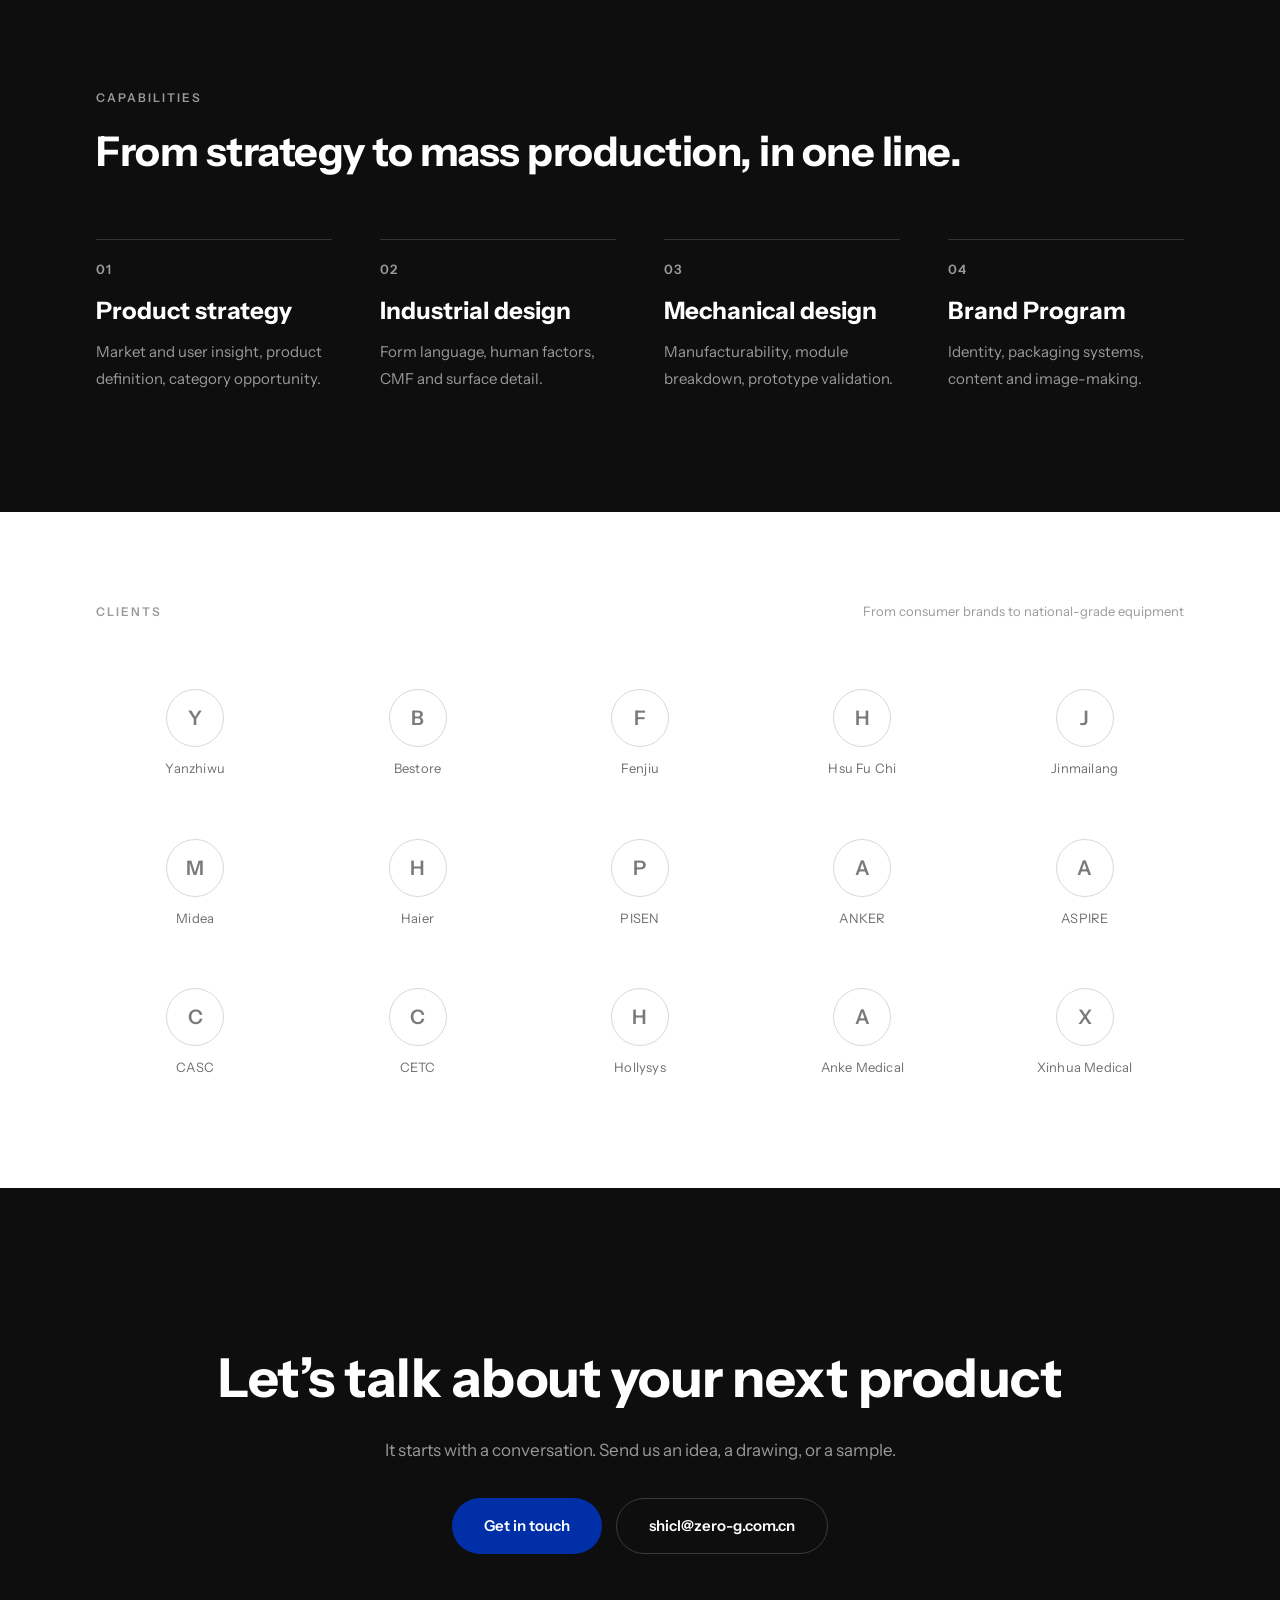
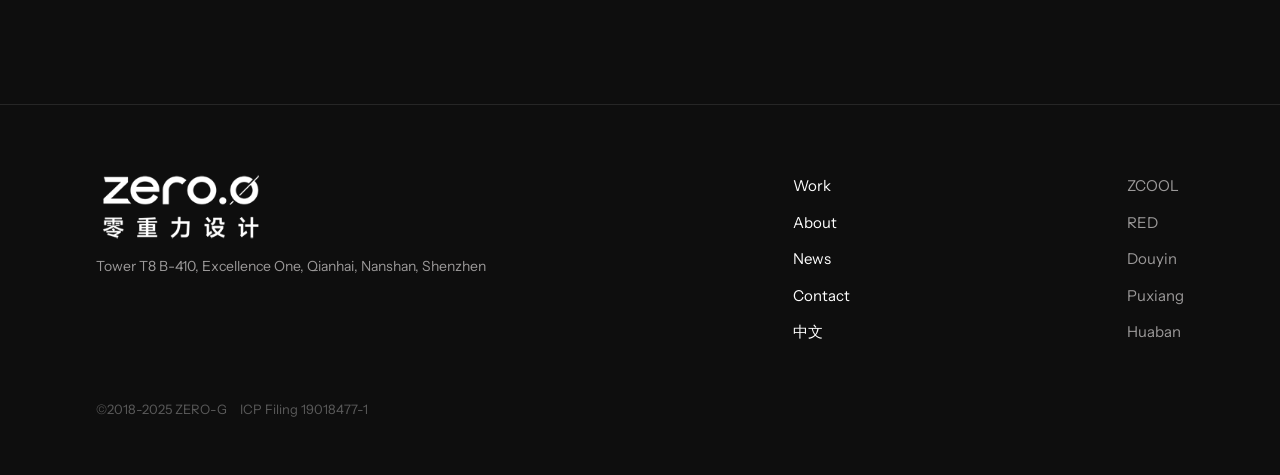
==== commit a4d50636: "fix: localize Instrument Sans font, drop Google Fonts CDN for WeChat/CN browsers" ====
--- a/en/index.html
+++ b/en/index.html
@@ -1,146 +1,144 @@
-<!DOCTYPE html>
-<html lang="en">
-<head>
-<meta charset="utf-8">
-<meta name="viewport" content="width=device-width,initial-scale=1">
-<title>Great products deserve to be seen by the world. ｜ ZERO-G 零重力设计</title>
-<link rel="preconnect" href="https://fonts.googleapis.com">
-<link rel="preconnect" href="https://fonts.gstatic.com" crossorigin>
-<link href="https://fonts.googleapis.com/css2?family=Instrument+Sans:wght@400;500;600;700&family=Noto+Sans+SC:wght@400;500;700&display=swap" rel="stylesheet">
-<link rel="stylesheet" href="../style.css">
-<script>document.documentElement.className+=' js'</script>
-<script src="../main.js" defer></script>
-</head>
-<body class="theme-dark">
-<div class="announce">
-  <div class="wrap">
-    <span>ZERO-G at Shenzhen Design Week 2026 ｜ ‘Little Red Cup’ wins the Red Dot Concept Award</span>
-    <a href="news.html">Learn more →</a>
-  </div>
-</div>
-<header class="site-head">
-  <div class="wrap">
-    <a class="logo" href="index.html" aria-label="ZERO-G"><img src="../assets/statics_lingzhongli_images_logo.png" alt="ZERO-G 零重力设计"></a>
-    <nav class="nav">
-      <a href="work.html">Work</a><a href="about.html">About</a><a href="news.html">News</a><a href="contact.html">Contact</a>
-      <a class="lang" href="../index.html">中文</a>
-      <a class="btn btn-primary btn-sm" href="contact.html">Get in touch</a>
-    </nav>
-    <button class="menu-toggle" aria-label="Menu" aria-expanded="false" aria-controls="mobile-menu">
-      <span></span><span></span>
-    </button>
-  </div>
-</header>
-<div class="mobile-menu" id="mobile-menu">
-  <nav class="mobile-nav">
-    <a href="work.html">Work</a><a href="about.html">About</a><a href="news.html">News</a><a href="contact.html">Contact</a>
-    <a class="lang" href="../index.html">中文</a>
-    <a class="btn btn-primary" href="contact.html">Get in touch</a>
-  </nav>
-</div>
-<section class="hero hero--video">
-  <video class="hero-bg" src="../assets/zero-g-robot.mp4" poster="../assets/zero-g-robot-poster.jpg"
-         autoplay muted loop playsinline preload="metadata" aria-label="ZWHAND-B21"></video>
-  <div class="wrap">
-    <div class="eyebrow">Founded in Shenzhen · China’s leading design consultancy</div>
-    <h1>Great products deserve<br>to be seen by the world.</h1>
-    <p>A Red Dot: Best of the Best winner from China. From product strategy and industrial design to full brand programs — we turn ideas into products the world can see.</p>
-    <div class="actions">
-      <a class="btn btn-primary" href="work.html">See our work</a>
-      <a class="btn btn-ghost" href="about.html">About us</a>
-    </div>
-  </div>
-  <div class="cap reveal"><strong>ZWHAND-B21</strong><span>21-DOF fully direct-drive bionic hand</span></div>
-</section>
-<section class="section light">
-  <div class="wrap">
-    <div class="section-head reveal">
-      <div><div class="eyebrow">FEATURED PROJECTS</div><h2>Featured Work</h2></div>
-      <a class="linkmore" href="work.html">View all work →</a>
-    </div>
-    <div class="rows"><div class="duo">
-    <a class="proj reveal" href="work.html">
-      <div class="cover"><img src="../assets/uploadfile_file_20260828_1787901038351148.jpg" alt="ZWHAND-B21" loading="lazy"></div>
-      <div class="meta">
-        <div><h3>ZWHAND-B21</h3><p class="desc">21-DOF fully direct-drive bionic hand</p></div>
-        <span class="tag">Robotics</span>
-      </div>
-    </a>
-    <a class="proj reveal" href="work.html">
-      <div class="cover"><img src="../assets/uploadfile_file_20250307_1741340321995297.jpg" alt="Red Coffee" loading="lazy"></div>
-      <div class="meta">
-        <div><h3>Red Coffee</h3><p class="desc">A smile in every sip</p></div>
-        <span class="tag">Brand Program</span>
-      </div>
-    </a></div><div class="duo rev">
-    <a class="proj reveal" href="work.html">
-      <div class="cover"><img src="../assets/uploadfile_file_20260827_1787818050917012.jpg" alt="KIKFIN" loading="lazy"></div>
-      <div class="meta">
-        <div><h3>KIKFIN</h3><p class="desc">Shark-inspired underwater propulsion</p></div>
-        <span class="tag">Consumer Electronics</span>
-      </div>
-    </a>
-    <a class="proj reveal" href="work.html">
-      <div class="cover"><img src="../assets/uploadfile_file_20250513_1747133386804160.jpg" alt="CETC" loading="lazy"></div>
-      <div class="meta">
-        <div><h3>CETC</h3><p class="desc">A design language for national-grade precision equipment</p></div>
-        <span class="tag">Professional Equipment</span>
-      </div>
-    </a></div><div class="duo">
-    <a class="proj reveal" href="work.html">
-      <div class="cover"><img src="../assets/uploadfile_file_20260827_1787814982174174.jpg" alt="Quectel" loading="lazy"></div>
-      <div class="meta">
-        <div><h3>Quectel</h3><p class="desc">A lighter view of the future</p></div>
-        <span class="tag">Wearables</span>
-      </div>
-    </a>
-    <a class="proj reveal" href="work.html">
-      <div class="cover"><img src="../assets/uploadfile_file_20260811_1786441893306251.png" alt="Yanzhiwu" loading="lazy"></div>
-      <div class="meta">
-        <div><h3>Yanzhiwu</h3><p class="desc">Eastern wellness, expressed today</p></div>
-        <span class="tag">Packaging</span>
-      </div>
-    </a></div></div>
-  </div>
-</section>
-<section class="section">
-  <div class="wrap">
-    <div class="eyebrow">CAPABILITIES</div>
-    <h2 style="font-size:clamp(28px,3.2vw,44px);letter-spacing:-.5px;margin:14px 0 0">From strategy to mass production, in one line.</h2>
-    <div class="caps"><div class="cap reveal"><div class="num">01</div><h3>Product strategy</h3><p>Market and user insight, product definition, category opportunity.</p></div><div class="cap reveal"><div class="num">02</div><h3>Industrial design</h3><p>Form language, human factors, CMF and surface detail.</p></div><div class="cap reveal"><div class="num">03</div><h3>Mechanical design</h3><p>Manufacturability, module breakdown, prototype validation.</p></div><div class="cap reveal"><div class="num">04</div><h3>Brand Program</h3><p>Identity, packaging systems, content and image-making.</p></div></div>
-  </div>
-</section>
-<section class="section light" style="padding-top:90px;padding-bottom:90px">
-  <div class="wrap">
-    <div class="section-head" style="margin-bottom:0">
-      <div class="eyebrow">Clients</div>
-      <span class="mute" style="font-size:13px">From consumer brands to national-grade equipment</span>
-    </div>
-    <div class="clients"><div class="client-row reveal"><span>Yanzhiwu</span><span>Bestore</span><span>Fenjiu</span><span>Hsu Fu Chi</span><span>Jinmailang</span></div><div class="client-row reveal"><span>Midea</span><span>Haier</span><span>PISEN</span><span>ANKER</span><span>ASPIRE</span></div><div class="client-row reveal"><span>CASC</span><span>CETC</span><span>Hollysys</span><span>Anke Medical</span><span>Xinhua Medical</span></div></div>
-  </div>
-</section>
-<section class="wrap"><div class="cta">
-  <h2>Let’s talk about your next product</h2>
-  <p>It starts with a conversation. Send us an idea, a drawing, or a sample.</p>
-  <div class="actions">
-    <a class="btn btn-blue" href="contact.html">Get in touch</a>
-    <a class="btn btn-ghost" href="mailto:shicl@zero-g.com.cn">shicl@zero-g.com.cn</a>
-  </div>
-  </div>
-</section>
-
-<footer class="site-foot">
-  <div class="wrap">
-    <div class="foot-grid">
-      <div class="foot-brand">
-        <a href="index.html"><img src="../assets/statics_lingzhongli_images_logo.png" alt="ZERO-G"></a>
-        <p>Tower T8 B-410, Excellence One, Qianhai, Nanshan, Shenzhen</p>
-      </div>
-      <div class="foot-col"><a href="work.html">Work</a><a href="about.html">About</a><a href="news.html">News</a><a href="contact.html">Contact</a><a href="../index.html">中文</a></div>
-      <div class="foot-col dim"><a href="https://www.zcool.com.cn/u/19893651" target="_blank" rel="noopener">ZCOOL</a><a href="https://www.xiaohongshu.com/user/profile/6139bd14000000001f038d51" target="_blank" rel="noopener">RED</a><a href="https://www.douyin.com/" target="_blank" rel="noopener">Douyin</a><a href="https://www.puxiang.com/lingzhonglisheji/gallery" target="_blank" rel="noopener">Puxiang</a><a href="https://huaban.com/space" target="_blank" rel="noopener">Huaban</a></div>
-    </div>
-    <div class="copyright">©2018-2025 ZERO-G　ICP Filing 19018477-1</div>
-  </div>
-</footer>
-</body>
+<!DOCTYPE html>
+<html lang="en">
+<head>
+  <!-- 字体已本地化，微信内置浏览器无外部依赖 -->
+<meta charset="utf-8">
+<meta name="viewport" content="width=device-width,initial-scale=1">
+<title>Great products deserve to be seen by the world. ｜ ZERO-G 零重力设计</title>
+<link rel="stylesheet" href="../style.css">
+<script>document.documentElement.className+=' js'</script>
+<script src="../main.js" defer></script>
+</head>
+<body class="theme-dark">
+<div class="announce">
+  <div class="wrap">
+    <span>ZERO-G at Shenzhen Design Week 2026 ｜ ‘Little Red Cup’ wins the Red Dot Concept Award</span>
+    <a href="news.html">Learn more →</a>
+  </div>
+</div>
+<header class="site-head">
+  <div class="wrap">
+    <a class="logo" href="index.html" aria-label="ZERO-G"><img src="../assets/statics_lingzhongli_images_logo.png" alt="ZERO-G 零重力设计"></a>
+    <nav class="nav">
+      <a href="work.html">Work</a><a href="about.html">About</a><a href="news.html">News</a><a href="contact.html">Contact</a>
+      <a class="lang" href="../index.html">中文</a>
+      <a class="btn btn-primary btn-sm" href="contact.html">Get in touch</a>
+    </nav>
+    <button class="menu-toggle" aria-label="Menu" aria-expanded="false" aria-controls="mobile-menu">
+      <span></span><span></span>
+    </button>
+  </div>
+</header>
+<div class="mobile-menu" id="mobile-menu">
+  <nav class="mobile-nav">
+    <a href="work.html">Work</a><a href="about.html">About</a><a href="news.html">News</a><a href="contact.html">Contact</a>
+    <a class="lang" href="../index.html">中文</a>
+    <a class="btn btn-primary" href="contact.html">Get in touch</a>
+  </nav>
+</div>
+<section class="hero hero--video">
+  <video class="hero-bg" src="../assets/zero-g-robot.mp4" poster="../assets/zero-g-robot-poster.jpg"
+         autoplay muted loop playsinline preload="metadata" aria-label="ZWHAND-B21"></video>
+  <div class="wrap">
+    <div class="eyebrow">Founded in Shenzhen · China’s leading design consultancy</div>
+    <h1>Great products deserve<br>to be seen by the world.</h1>
+    <p>A Red Dot: Best of the Best winner from China. From product strategy and industrial design to full brand programs — we turn ideas into products the world can see.</p>
+    <div class="actions">
+      <a class="btn btn-primary" href="work.html">See our work</a>
+      <a class="btn btn-ghost" href="about.html">About us</a>
+    </div>
+  </div>
+  <div class="cap reveal"><strong>ZWHAND-B21</strong><span>21-DOF fully direct-drive bionic hand</span></div>
+</section>
+<section class="section light">
+  <div class="wrap">
+    <div class="section-head reveal">
+      <div><div class="eyebrow">FEATURED PROJECTS</div><h2>Featured Work</h2></div>
+      <a class="linkmore" href="work.html">View all work →</a>
+    </div>
+    <div class="rows"><div class="duo">
+    <a class="proj reveal" href="work.html">
+      <div class="cover"><img src="../assets/uploadfile_file_20260828_1787901038351148.jpg" alt="ZWHAND-B21" loading="lazy"></div>
+      <div class="meta">
+        <div><h3>ZWHAND-B21</h3><p class="desc">21-DOF fully direct-drive bionic hand</p></div>
+        <span class="tag">Robotics</span>
+      </div>
+    </a>
+    <a class="proj reveal" href="work.html">
+      <div class="cover"><img src="../assets/uploadfile_file_20250307_1741340321995297.jpg" alt="Red Coffee" loading="lazy"></div>
+      <div class="meta">
+        <div><h3>Red Coffee</h3><p class="desc">A smile in every sip</p></div>
+        <span class="tag">Brand Program</span>
+      </div>
+    </a></div><div class="duo rev">
+    <a class="proj reveal" href="work.html">
+      <div class="cover"><img src="../assets/uploadfile_file_20260827_1787818050917012.jpg" alt="KIKFIN" loading="lazy"></div>
+      <div class="meta">
+        <div><h3>KIKFIN</h3><p class="desc">Shark-inspired underwater propulsion</p></div>
+        <span class="tag">Consumer Electronics</span>
+      </div>
+    </a>
+    <a class="proj reveal" href="work.html">
+      <div class="cover"><img src="../assets/uploadfile_file_20250513_1747133386804160.jpg" alt="CETC" loading="lazy"></div>
+      <div class="meta">
+        <div><h3>CETC</h3><p class="desc">A design language for national-grade precision equipment</p></div>
+        <span class="tag">Professional Equipment</span>
+      </div>
+    </a></div><div class="duo">
+    <a class="proj reveal" href="work.html">
+      <div class="cover"><img src="../assets/uploadfile_file_20260827_1787814982174174.jpg" alt="Quectel" loading="lazy"></div>
+      <div class="meta">
+        <div><h3>Quectel</h3><p class="desc">A lighter view of the future</p></div>
+        <span class="tag">Wearables</span>
+      </div>
+    </a>
+    <a class="proj reveal" href="work.html">
+      <div class="cover"><img src="../assets/uploadfile_file_20260811_1786441893306251.png" alt="Yanzhiwu" loading="lazy"></div>
+      <div class="meta">
+        <div><h3>Yanzhiwu</h3><p class="desc">Eastern wellness, expressed today</p></div>
+        <span class="tag">Packaging</span>
+      </div>
+    </a></div></div>
+  </div>
+</section>
+<section class="section">
+  <div class="wrap">
+    <div class="eyebrow">CAPABILITIES</div>
+    <h2 style="font-size:clamp(28px,3.2vw,44px);letter-spacing:-.5px;margin:14px 0 0">From strategy to mass production, in one line.</h2>
+    <div class="caps"><div class="cap reveal"><div class="num">01</div><h3>Product strategy</h3><p>Market and user insight, product definition, category opportunity.</p></div><div class="cap reveal"><div class="num">02</div><h3>Industrial design</h3><p>Form language, human factors, CMF and surface detail.</p></div><div class="cap reveal"><div class="num">03</div><h3>Mechanical design</h3><p>Manufacturability, module breakdown, prototype validation.</p></div><div class="cap reveal"><div class="num">04</div><h3>Brand Program</h3><p>Identity, packaging systems, content and image-making.</p></div></div>
+  </div>
+</section>
+<section class="section light" style="padding-top:90px;padding-bottom:90px">
+  <div class="wrap">
+    <div class="section-head" style="margin-bottom:0">
+      <div class="eyebrow">Clients</div>
+      <span class="mute" style="font-size:13px">From consumer brands to national-grade equipment</span>
+    </div>
+    <div class="clients"><div class="client" title="Yanzhiwu"><span class="mark" aria-hidden="true">Y</span><span class="cname">Yanzhiwu</span></div><div class="client" title="Bestore"><span class="mark" aria-hidden="true">B</span><span class="cname">Bestore</span></div><div class="client" title="Fenjiu"><span class="mark" aria-hidden="true">F</span><span class="cname">Fenjiu</span></div><div class="client" title="Hsu Fu Chi"><span class="mark" aria-hidden="true">H</span><span class="cname">Hsu Fu Chi</span></div><div class="client" title="Jinmailang"><span class="mark" aria-hidden="true">J</span><span class="cname">Jinmailang</span></div><div class="client" title="Midea"><span class="mark" aria-hidden="true">M</span><span class="cname">Midea</span></div><div class="client" title="Haier"><span class="mark" aria-hidden="true">H</span><span class="cname">Haier</span></div><div class="client" title="PISEN"><span class="mark" aria-hidden="true">P</span><span class="cname">PISEN</span></div><div class="client" title="ANKER"><span class="mark" aria-hidden="true">A</span><span class="cname">ANKER</span></div><div class="client" title="ASPIRE"><span class="mark" aria-hidden="true">A</span><span class="cname">ASPIRE</span></div><div class="client" title="CASC"><span class="mark" aria-hidden="true">C</span><span class="cname">CASC</span></div><div class="client" title="CETC"><span class="mark" aria-hidden="true">C</span><span class="cname">CETC</span></div><div class="client" title="Hollysys"><span class="mark" aria-hidden="true">H</span><span class="cname">Hollysys</span></div><div class="client" title="Anke Medical"><span class="mark" aria-hidden="true">A</span><span class="cname">Anke Medical</span></div><div class="client" title="Xinhua Medical"><span class="mark" aria-hidden="true">X</span><span class="cname">Xinhua Medical</span></div></div>
+  </div>
+</section>
+<section class="wrap"><div class="cta">
+  <h2>Let’s talk about your next product</h2>
+  <p>It starts with a conversation. Send us an idea, a drawing, or a sample.</p>
+  <div class="actions">
+    <a class="btn btn-blue" href="contact.html">Get in touch</a>
+    <a class="btn btn-ghost" href="mailto:shicl@zero-g.com.cn">shicl@zero-g.com.cn</a>
+  </div>
+  </div>
+</section>
+
+<footer class="site-foot">
+  <div class="wrap">
+    <div class="foot-grid">
+      <div class="foot-brand">
+        <a href="index.html"><img src="../assets/statics_lingzhongli_images_logo.png" alt="ZERO-G"></a>
+        <p>Tower T8 B-410, Excellence One, Qianhai, Nanshan, Shenzhen</p>
+      </div>
+      <div class="foot-col"><a href="work.html">Work</a><a href="about.html">About</a><a href="news.html">News</a><a href="contact.html">Contact</a><a href="../index.html">中文</a></div>
+      <div class="foot-col dim"><a href="https://www.zcool.com.cn/u/19893651" target="_blank" rel="noopener">ZCOOL</a><a href="https://www.xiaohongshu.com/user/profile/6139bd14000000001f038d51" target="_blank" rel="noopener">RED</a><a href="https://www.douyin.com/" target="_blank" rel="noopener">Douyin</a><a href="https://www.puxiang.com/lingzhonglisheji/gallery" target="_blank" rel="noopener">Puxiang</a><a href="https://huaban.com/space" target="_blank" rel="noopener">Huaban</a></div>
+    </div>
+    <div class="copyright">©2018-2025 ZERO-G　ICP Filing 19018477-1</div>
+  </div>
+</footer>
+</body>
 </html>
--- a/style.css
+++ b/style.css
@@ -1,367 +1,382 @@
-
-:root{
-  --blue:#002FA7;--blue-lit:#6E8BFF;--ink:#0E0E0E;--ink2:#141414;
-  --paper:#fff;--mute:#6F6F6F;--mute-d:#9B9999;--line:#262626;--line-l:#E5E5E5;
-}
-*{box-sizing:border-box}
-html{scroll-behavior:smooth}
-body{margin:0;background:var(--ink);color:#fff;
-  font-family:"Instrument Sans","Noto Sans SC","PingFang SC","Microsoft YaHei",system-ui,sans-serif;
-  -webkit-font-smoothing:antialiased;line-height:1.5}
-body.theme-light{background:var(--paper);color:var(--ink)}
-a{color:inherit;text-decoration:none}
-img{display:block;width:100%;height:100%;object-fit:cover}
-.wrap{max-width:1440px;margin:0 auto;padding:0 96px}
-.mute{color:var(--mute-d)}
-body.theme-light .mute{color:var(--mute)}
-.eyebrow{font-size:12px;font-weight:600;letter-spacing:2px;text-transform:uppercase;color:var(--mute-d)}
-body.theme-light .eyebrow{color:var(--mute)}
-
-/* announce */
-.announce{background:var(--blue);color:#fff;font-size:14px;font-weight:500}
-.announce .wrap{display:flex;align-items:center;justify-content:space-between;height:48px;gap:24px}
-.announce a{text-decoration:underline;text-underline-offset:3px}
-
-/* header */
-.site-head{position:sticky;top:0;z-index:60;background:rgba(14,14,14,.86);
-  backdrop-filter:blur(14px);border-bottom:1px solid transparent;transition:border-color .2s}
-body.theme-light .site-head{background:rgba(255,255,255,.9)}
-.site-head:hover{border-bottom-color:var(--line)}
-body.theme-light .site-head:hover{border-bottom-color:var(--line-l)}
-.site-head .wrap{display:flex;align-items:center;justify-content:space-between;height:96px}
-.logo img{width:186px;height:70px;object-fit:contain}
-.nav{display:flex;align-items:center;gap:36px;font-size:16px}
-.nav a{opacity:.92;transition:color .18s,opacity .18s}
-.nav a:hover{color:var(--blue-lit);opacity:1}
-body.theme-light .nav a:hover{color:var(--blue)}
-.nav a.active{color:var(--blue-lit);font-weight:600}
-body.theme-light .nav a.active{color:var(--blue)}
-.nav .lang{font-size:13px;letter-spacing:1px;color:var(--mute-d)}
-body.theme-light .nav .lang{color:var(--mute)}
-
-/* buttons */
-.btn{display:inline-flex;align-items:center;justify-content:center;border-radius:999px;
-  padding:16px 32px;font-size:15px;font-weight:600;transition:transform .18s,background .18s,color .18s,border-color .18s}
-.btn:hover{transform:translateY(-1px)}
-.btn-sm{padding:13px 26px}
-.btn-primary{background:#fff;color:var(--ink)}
-.btn-primary:hover{background:#E9E9E9}
-body.theme-light .btn-primary{background:var(--ink);color:#fff}
-body.theme-light .btn-primary:hover{background:#000}
-.btn-blue{background:var(--blue);color:#fff}
-.btn-blue:hover{background:#0038C8}
-.btn-ghost{border:1px solid #3A3A3A;color:#fff}
-.btn-ghost:hover{border-color:var(--blue-lit);color:var(--blue-lit)}
-body.theme-light .btn-ghost{border-color:#CFCFCF;color:var(--ink)}
-body.theme-light .btn-ghost:hover{border-color:var(--blue);color:var(--blue)}
-
-/* hero */
-.hero{padding:110px 0 90px;text-align:center}
-.hero h1{font-size:clamp(30px,7.2vw,76px);line-height:1.24;letter-spacing:-1px;margin:26px 0 0;font-weight:700}
-.hero p{max-width:720px;margin:26px auto 0;font-size:17px;line-height:1.75;color:var(--mute-d)}
-.hero .actions{display:flex;gap:14px;justify-content:center;margin-top:36px;flex-wrap:wrap}
-
-/* figure */
-.figure{position:relative}
-.figure img{height:600px}
-.figure .cap{position:absolute;left:96px;bottom:44px}
-.figure .cap strong{display:block;font-size:20px;font-weight:600;letter-spacing:1px}
-.figure .cap span{font-size:15px;color:rgba(255,255,255,.8)}
-
-/* video hero */
-.hero--video{position:relative;overflow:hidden;background:var(--ink);
-  min-height:min(80vh,880px);display:flex;align-items:center;justify-content:center;
-  padding:130px 0 150px}
-.hero--video .hero-bg{position:absolute;inset:0;width:100%;height:100%;object-fit:cover;z-index:0;
-  filter:brightness(.55) saturate(1.05)}
-.hero--video::after{content:"";position:absolute;inset:0;z-index:1;pointer-events:none;
-  background:linear-gradient(180deg,rgba(10,10,10,.92) 0%,rgba(10,10,10,.72) 32%,
-             rgba(10,10,10,.72) 68%,rgba(10,10,10,.94) 100%)}
-.hero--video .wrap{position:relative;z-index:2;width:100%}
-.hero--video h1{text-shadow:0 2px 44px rgba(0,0,0,.55)}
-.hero--video p{color:#E6E6E6;text-shadow:0 1px 26px rgba(0,0,0,.55)}
-.hero--video .cap{position:absolute;left:96px;bottom:46px;z-index:2}
-.hero--video .cap strong{display:block;font-size:20px;font-weight:600;letter-spacing:1px}
-.hero--video .cap span{font-size:15px;color:rgba(255,255,255,.82)}
-
-/* sections */
-.section{padding:130px 0 120px}
-.section.light{background:var(--paper);color:var(--ink)}
-.section-head{display:flex;align-items:flex-end;justify-content:space-between;gap:24px;margin-bottom:64px}
-.section-head h2{font-size:clamp(30px,3.2vw,44px);letter-spacing:-.5px;margin:12px 0 0;font-weight:700}
-.linkmore{font-size:15px;font-weight:500;color:var(--mute);white-space:nowrap}
-.linkmore:hover{color:var(--blue)}
-body.theme-dark .linkmore:hover{color:var(--blue-lit)}
-
-/* project rows */
-.duo{display:grid;grid-template-columns:1.8fr 1fr;gap:40px;align-items:start}
-.duo.rev{grid-template-columns:1fr 1.8fr}
-.proj{display:block}
-.proj .cover{overflow:hidden;background:#1A1A1A}
-.proj .cover img{height:470px;transition:transform .6s cubic-bezier(.2,.7,.2,1)}
-.proj:hover .cover img{transform:scale(1.03)}
-.proj .meta{display:flex;justify-content:space-between;align-items:flex-start;gap:24px;margin-top:22px}
-.proj h3{margin:0;font-size:26px;font-weight:700;letter-spacing:-.2px}
-.proj .desc{margin:8px 0 0;font-size:15px;line-height:1.6;color:var(--mute)}
-body.theme-dark .proj .desc{color:var(--mute-d)}
-.proj .tag{font-size:13px;color:var(--mute);white-space:nowrap}
-body.theme-dark .proj .tag{color:var(--mute-d)}
-.rows{display:flex;flex-direction:column;gap:88px}
-
-/* capabilities */
-.caps{display:grid;grid-template-columns:repeat(4,1fr);gap:48px;margin-top:56px}
-.cap{border-top:1px solid #333;padding-top:20px}
-.cap .num{font-size:13px;font-weight:600;letter-spacing:1px;color:var(--mute-d)}
-.cap h3{margin:14px 0 10px;font-size:24px;font-weight:700}
-.cap p{margin:0;font-size:15px;line-height:1.75;color:var(--mute-d)}
-
-/* clients */
-.clients{display:flex;flex-direction:column;gap:0;margin-top:40px}
-.client-row{display:grid;grid-template-columns:repeat(5,1fr);gap:24px}
-.client-row span{text-align:center;padding:20px 0;font-size:20px;font-weight:500}
-
-/* cta */
-.cta{text-align:center;padding-top:150px;padding-bottom:150px}
-.cta h2{font-size:clamp(32px,4.2vw,60px);letter-spacing:-.5px;margin:0;font-weight:700}
-.cta p{margin:20px 0 0;font-size:17px;color:var(--mute-d)}
-.cta .actions{display:flex;gap:14px;justify-content:center;margin-top:34px;flex-wrap:wrap}
-
-/* footer */
-.site-foot{padding:70px 0 56px;border-top:1px solid var(--line)}
-body.theme-light .site-foot{border-top-color:var(--line-l)}
-.foot-grid{display:flex;justify-content:space-between;align-items:flex-start;gap:40px;flex-wrap:wrap}
-.foot-brand{width:420px;max-width:100%}
-.foot-brand img{width:170px;height:64px;object-fit:contain}
-.foot-brand p{margin:16px 0 0;font-size:14px;line-height:1.7;color:var(--mute-d)}
-body.theme-light .foot-brand p{color:var(--mute)}
-.foot-col{display:flex;flex-direction:column;gap:14px;font-size:15px}
-.foot-col a:hover{color:var(--blue-lit)}
-body.theme-light .foot-col a:hover{color:var(--blue)}
-.foot-col.dim a{color:var(--mute-d)}
-.foot-col.dim a:hover{color:var(--blue-lit)}
-.copyright{margin-top:56px;font-size:13px;color:#5A5A5A}
-body.theme-light .copyright{color:#9A9A9A}
-
-/* work page */
-.page-title{padding-top:110px;padding-bottom:64px;display:flex;justify-content:space-between;align-items:flex-end;gap:40px}
-.page-title h1{font-size:clamp(32px,6vw,76px);letter-spacing:-1px;margin:0;font-weight:700}
-.page-title p{margin:0;max-width:460px;font-size:16px;line-height:1.8;color:var(--mute-d)}
-body.theme-light .page-title p{color:var(--mute)}
-.filters{display:flex;align-items:center;gap:12px;flex-wrap:wrap}
-.pill{padding:11px 22px;border-radius:999px;font-size:14px;background:#1A1A1A;color:var(--mute-d);transition:.18s}
-.pill:hover{color:#fff;background:#242424}
-.pill.on{background:#fff;color:var(--ink);font-weight:600}
-body.theme-light .pill{background:#F2F2F2;color:var(--mute)}
-body.theme-light .pill:hover{background:#E7E7E7;color:var(--ink)}
-body.theme-light .pill.on{background:var(--blue);color:#fff}
-.filters .count{margin-left:auto;font-size:14px;color:var(--mute)}
-.work-grid{display:grid;grid-template-columns:1fr 1fr;gap:48px;margin-top:64px;align-items:start}
-.work-col{display:flex;flex-direction:column;gap:64px}
-.work-col.offset{padding-top:110px}
-.work-grid .proj .cover img{height:420px}
-
-/* about */
-.about-hero{padding-top:110px;padding-bottom:90px}
-.about-hero h1{font-size:clamp(28px,5vw,64px);line-height:1.38;letter-spacing:-1px;margin:26px 0 0;font-weight:700}
-.intro{display:grid;grid-template-columns:392px 1fr;gap:96px;padding-bottom:100px}
-.intro .label{color:var(--blue-lit);font-size:13px;font-weight:600;letter-spacing:1px}
-body.theme-light .intro .label{color:var(--blue)}
-.intro .label + p{margin:12px 0 0;font-size:15px;line-height:1.8;color:var(--mute-d);white-space:pre-line}
-.intro .body p{margin:0 0 24px;font-size:17px;line-height:1.9;color:#C9C9C9}
-body.theme-light .intro .body p{color:#3A3A3A}
-.team{padding-top:60px;padding-bottom:110px}
-.team-row{display:grid;grid-template-columns:repeat(3,1fr);gap:24px;margin-top:48px}
-.facts h3{color:#fff}
-.member img{height:420px}
-.member .meta{display:flex;justify-content:space-between;align-items:center;margin-top:18px;gap:12px}
-.member strong{font-size:20px}
-.member span{font-size:13px;color:var(--mute)}
-.facts{background:var(--ink2);padding:70px 0}
-.facts .wrap{display:grid;grid-template-columns:repeat(3,1fr);gap:48px}
-.facts h3{margin:0 0 10px;font-size:24px;font-weight:700}
-.facts p{margin:0;font-size:14px;line-height:1.7;color:var(--mute-d)}
-
-/* news */
-.news-list{margin-top:8px}
-.news-item{display:grid;grid-template-columns:96px 1fr 20px;gap:56px;align-items:start;
-  padding:30px 0;border-top:1px solid var(--line-l);transition:padding .2s}
-.news-item:hover{padding-left:8px}
-.news-item .date{font-size:14px;color:var(--mute);padding-top:6px}
-.news-item h3{margin:0;font-size:24px;font-weight:600;line-height:1.45}
-.news-item:hover h3{color:var(--blue)}
-.news-item .arrow{font-size:20px;color:var(--ink);transition:transform .2s}
-.news-item:hover .arrow{transform:translate(2px,-2px)}
-
-/* contact */
-.contact-body{display:grid;grid-template-columns:520px 1fr;gap:64px;padding-bottom:110px}
-.contact-info{display:flex;flex-direction:column;gap:34px}
-.info-block{border-top:1px solid #2A2A2A;padding-top:16px}
-.info-block .k{font-size:13px;font-weight:600;letter-spacing:1px;color:var(--blue-lit)}
-.info-block .v{margin-top:12px;font-size:22px;line-height:1.55;white-space:pre-line}
-.contact-imgs{display:flex;flex-direction:column;gap:16px}
-.contact-imgs .big img{height:360px}
-.contact-imgs .pair{display:grid;grid-template-columns:1fr 1fr;gap:16px}
-.contact-imgs .pair img{height:240px}
-
-/* responsive */
-@media (max-width:1100px){
-  .wrap{padding:0 48px}
-  .duo,.duo.rev{grid-template-columns:1fr;gap:32px}
-  .rows{gap:56px}
-  .caps{grid-template-columns:1fr 1fr}
-  .intro{grid-template-columns:1fr;gap:32px}
-  .contact-body{grid-template-columns:1fr;gap:40px}
-  .work-grid{grid-template-columns:1fr}
-  .work-col.offset{padding-top:0}
-  .client-row{grid-template-columns:repeat(3,1fr)}
-  .figure .cap{left:48px}
-}
-@media (max-width:760px){
-  .wrap{padding:0 24px}
-  .site-head .wrap{height:72px}
-  .logo img{width:132px;height:52px}
-  .nav{gap:18px;font-size:14px}
-  .nav .btn{display:none}
-  .announce .wrap{flex-direction:column;align-items:flex-start;gap:6px;height:auto;padding:10px 24px;font-size:12px;line-height:1.5}
-  .nav{gap:14px}
-  .logo img{width:116px;height:46px}
-  .hero{padding:64px 0 56px}
-  .figure img,.figure video{height:300px}
-  .hero--video{min-height:calc(100svh - 120px);padding:110px 0 130px}
-  .hero--video .cap{left:24px;bottom:28px}
-  .hero--video .cap strong{font-size:16px}
-  .hero--video .cap span{font-size:13px}
-  .figure .cap{left:24px;bottom:24px}
-  .section{padding:72px 0}
-  .proj .cover img{height:auto;aspect-ratio:16/11}
-  .work-grid .proj .cover img{height:auto;aspect-ratio:16/11}
-  .section-head{flex-direction:column;align-items:flex-start;margin-bottom:36px}
-  .caps{grid-template-columns:1fr}
-  .client-row{grid-template-columns:1fr 1fr}
-  .client-row span{font-size:16px}
-  .page-title{flex-direction:column;align-items:flex-start;padding:64px 0 36px}
-  .team-row{grid-template-columns:1fr}
-  .member img{height:auto;aspect-ratio:4/5}
-  .facts{grid-template-columns:1fr;padding:48px 0}
-  .news-item{grid-template-columns:1fr;gap:10px}
-  .news-item .arrow{display:none}
-  .news-item h3{font-size:20px}
-  .contact-body{padding-bottom:64px}
-  .cta{padding:88px 0}
-  .foot-grid{flex-direction:column;gap:32px}
-  .copyright{margin-top:32px}
-}
-
-/* ---------- mobile nav ---------- */
-.menu-toggle{display:none;width:44px;height:44px;border:0;background:none;padding:0;
-  flex-direction:column;justify-content:center;align-items:flex-end;gap:6px;cursor:pointer;
-  color:inherit;-webkit-tap-highlight-color:transparent}
-.menu-toggle span{display:block;height:2px;width:24px;background:currentColor;border-radius:2px;
-  transition:transform .42s var(--ease),width .3s var(--ease)}
-.menu-toggle.is-open span:nth-child(1){transform:translateY(4px) rotate(45deg)}
-.menu-toggle.is-open span:nth-child(2){transform:translateY(-4px) rotate(-45deg)}
-.mobile-menu{position:fixed;inset:0;z-index:70;background:var(--ink);
-  display:flex;align-items:center;padding:96px 24px 40px;
-  opacity:0;visibility:hidden;transform:translateY(-14px);
-  transition:opacity .38s var(--ease),transform .46s var(--ease),visibility .38s}
-.mobile-menu.open{opacity:1;visibility:visible;transform:none}
-body.menu-open .site-head{z-index:80}
-body.theme-light .mobile-menu{background:var(--paper)}
-.mobile-nav{display:flex;flex-direction:column;gap:6px;width:100%}
-.mobile-nav a{font-size:30px;font-weight:600;padding:9px 0;letter-spacing:-.2px}
-.mobile-nav a.active{color:var(--blue-lit)}
-body.theme-light .mobile-nav a.active{color:var(--blue)}
-.mobile-nav .lang{font-size:15px;font-weight:400;color:var(--mute-d);margin-top:14px;padding:4px 0}
-.mobile-nav .btn{margin-top:26px;align-self:flex-start;font-size:16px}
-@media (max-width:760px){ .menu-toggle{display:flex} .nav{display:none} }
-@media (hover:none){ .foot-col a{padding:7px 0} .nav a{padding:6px 0} }
-@media (max-width:760px){
-  .wrap{padding-left:calc(24px + env(safe-area-inset-left));
-        padding-right:calc(24px + env(safe-area-inset-right))}
-  .site-foot{padding-bottom:calc(56px + env(safe-area-inset-bottom))}
-  .menu-toggle{width:48px;height:48px}
-}
-@media (max-width:480px){
-  .figure img,.figure video{height:230px}
-  .mobile-nav a{font-size:26px}
-  .hero p{font-size:15px}
-  .client-row span{font-size:15px;padding:14px 0}
-}
-html{-webkit-text-size-adjust:100%}
-
-/* ---------- motion ---------- */
-:root{--ease:cubic-bezier(.22,1,.36,1);--ease-io:cubic-bezier(.65,0,.35,1)}
-html.js body{opacity:0;transition:opacity .5s var(--ease)}
-html.js body.loaded{opacity:1}
-body.leaving{opacity:0!important}
-
-.progress{position:fixed;top:0;left:0;right:0;height:2px;background:var(--blue);
-  transform:scaleX(0);transform-origin:0 50%;z-index:999;pointer-events:none;
-  transition:transform .1s linear}
-
-html.js .reveal{opacity:0;transform:translateY(30px);
-  transition:opacity .95s var(--ease),transform .95s var(--ease)}
-html.js .reveal.in{opacity:1;transform:none}
-
-html.js .proj .cover{clip-path:inset(0 0 100% 0);transition:clip-path 1.15s var(--ease)}
-html.js .proj.in .cover{clip-path:inset(0 0 0 0)}
-html.js .proj.reveal{opacity:1;transform:none}
-
-html.js .member img{clip-path:inset(0 0 100% 0);transition:clip-path 1.1s var(--ease)}
-html.js .member.in img{clip-path:inset(0 0 0 0)}
-
-/* hero entrance */
-@keyframes riseIn{from{opacity:0;transform:translateY(28px);filter:blur(9px)}
-  to{opacity:1;transform:none;filter:blur(0)}}
-html.js .hero .eyebrow,html.js .hero h1,html.js .hero p,html.js .hero .actions,
-html.js .page-title h1,html.js .page-title p,
-html.js .about-hero .eyebrow,html.js .about-hero h1{
-  animation:riseIn 1.05s var(--ease) both}
-html.js .hero .eyebrow{animation-delay:.06s}
-html.js .hero h1{animation-delay:.16s}
-html.js .hero p{animation-delay:.30s}
-html.js .hero .actions{animation-delay:.42s}
-html.js .page-title h1{animation-delay:.06s}
-html.js .page-title p{animation-delay:.18s}
-html.js .about-hero .eyebrow{animation-delay:.06s}
-html.js .about-hero h1{animation-delay:.14s}
-
-/* nav underline */
-.nav a:not(.btn):not(.lang){position:relative}
-.nav a:not(.btn):not(.lang)::after{content:"";position:absolute;left:0;right:0;bottom:-7px;height:1px;
-  background:currentColor;transform:scaleX(0);transform-origin:right;
-  transition:transform .42s var(--ease)}
-.nav a:not(.btn):not(.lang):hover::after{transform:scaleX(1);transform-origin:left}
-
-/* magnetic buttons */
-.mag{transition:transform .5s var(--ease)}
-.btn:hover{transform:none}
-
-/* parallax figure */
-.figure{overflow:hidden}
-html.js .figure img{height:calc(600px + 100px);position:relative;top:-50px;will-change:transform}
-.figure video{display:block;width:100%;height:600px;object-fit:cover;background:#000}
-
-
-/* micro interactions */
-.proj .tag{transition:color .3s var(--ease),transform .3s var(--ease)}
-.proj:hover .tag{transform:translateY(-2px)}
-.news-item:hover{padding-left:10px}
-.news-item h3{transition:color .3s var(--ease)}
-.pill{transition:background .3s var(--ease),color .3s var(--ease),transform .3s var(--ease)}
-.pill:hover{transform:translateY(-1px)}
-.cap .num{transition:color .35s var(--ease)}
-.cap:hover .num{color:var(--blue-lit)}
-.client-row span{transition:color .3s var(--ease),transform .3s var(--ease)}
-.client-row span:hover{color:var(--blue)}
-body.theme-dark .client-row span:hover{color:var(--blue-lit)}
-.figure .cap{transition:transform .8s var(--ease)}
-.figure:hover .cap{transform:translateY(-6px)}
-
-@media (prefers-reduced-motion:reduce){
-  html.js body{opacity:1}
-  html.js .reveal,html.js .proj .cover,html.js .member img{opacity:1!important;transform:none!important;clip-path:none!important;transition:none!important}
-  html.js .hero .eyebrow,html.js .hero h1,html.js .hero p,html.js .hero .actions,
-  html.js .page-title h1,html.js .page-title p,html.js .about-hero .eyebrow,html.js .about-hero h1{animation:none!important}
-  html.js .figure img{transform:none!important}
-}
+/* Instrument Sans 本地化：避免微信内置浏览器请求 Google Fonts 被墙导致首屏卡住 */
+@font-face {
+  font-family: "Instrument Sans";
+  font-style: normal;
+  font-weight: 400 700;
+  font-display: swap;
+  src: url("assets/fonts/instrument-sans-latin.woff2") format("woff2");
+  unicode-range: U+0000-00FF, U+0131, U+0152-0153, U+02BB-02BC, U+02C6, U+02DA, U+02DC, U+0304, U+0308, U+0329, U+2000-206F, U+20AC, U+2122, U+2191, U+2193, U+2212, U+2215, U+FEFF, U+FFFD;
+}
+
+:root{
+  --blue:#002FA7;--blue-lit:#6E8BFF;--ink:#0E0E0E;--ink2:#141414;
+  --paper:#fff;--mute:#6F6F6F;--mute-d:#9B9999;--line:#262626;--line-l:#E5E5E5;
+}
+*{box-sizing:border-box}
+html{scroll-behavior:smooth}
+body{margin:0;background:var(--ink);color:#fff;
+  font-family:"Instrument Sans","PingFang SC","HarmonyOS Sans SC","Noto Sans CJK SC","Microsoft YaHei",system-ui,-apple-system,"Segoe UI",Arial,sans-serif;
+  -webkit-font-smoothing:antialiased;line-height:1.5}
+body.theme-light{background:var(--paper);color:var(--ink)}
+a{color:inherit;text-decoration:none}
+img{display:block;width:100%;height:100%;object-fit:cover}
+.wrap{max-width:1440px;margin:0 auto;padding:0 96px}
+.mute{color:var(--mute-d)}
+body.theme-light .mute{color:var(--mute)}
+.eyebrow{font-size:12px;font-weight:600;letter-spacing:2px;text-transform:uppercase;color:var(--mute-d)}
+body.theme-light .eyebrow{color:var(--mute)}
+
+/* announce */
+.announce{background:var(--blue);color:#fff;font-size:14px;font-weight:500}
+.announce .wrap{display:flex;align-items:center;justify-content:space-between;height:48px;gap:24px}
+.announce a{text-decoration:underline;text-underline-offset:3px}
+
+/* header */
+.site-head{position:sticky;top:0;z-index:60;background:rgba(14,14,14,.86);
+  backdrop-filter:blur(14px);border-bottom:1px solid transparent;transition:border-color .2s}
+body.theme-light .site-head{background:rgba(255,255,255,.9)}
+.site-head:hover{border-bottom-color:var(--line)}
+body.theme-light .site-head:hover{border-bottom-color:var(--line-l)}
+.site-head .wrap{display:flex;align-items:center;justify-content:space-between;height:96px}
+.logo img{width:186px;height:70px;object-fit:contain}
+.nav{display:flex;align-items:center;gap:36px;font-size:16px}
+.nav a{opacity:.92;transition:color .18s,opacity .18s}
+.nav a:hover{color:var(--blue-lit);opacity:1}
+body.theme-light .nav a:hover{color:var(--blue)}
+.nav a.active{color:var(--blue-lit);font-weight:600}
+body.theme-light .nav a.active{color:var(--blue)}
+.nav .lang{font-size:13px;letter-spacing:1px;color:var(--mute-d)}
+body.theme-light .nav .lang{color:var(--mute)}
+
+/* buttons */
+.btn{display:inline-flex;align-items:center;justify-content:center;border-radius:999px;
+  padding:16px 32px;font-size:15px;font-weight:600;transition:transform .18s,background .18s,color .18s,border-color .18s}
+.btn:hover{transform:translateY(-1px)}
+.btn-sm{padding:13px 26px}
+.btn-primary{background:#fff;color:var(--ink)}
+.btn-primary:hover{background:#E9E9E9}
+body.theme-light .btn-primary{background:var(--ink);color:#fff}
+body.theme-light .btn-primary:hover{background:#000}
+.btn-blue{background:var(--blue);color:#fff}
+.btn-blue:hover{background:#0038C8}
+.btn-ghost{border:1px solid #3A3A3A;color:#fff}
+.btn-ghost:hover{border-color:var(--blue-lit);color:var(--blue-lit)}
+body.theme-light .btn-ghost{border-color:#CFCFCF;color:var(--ink)}
+body.theme-light .btn-ghost:hover{border-color:var(--blue);color:var(--blue)}
+
+/* hero */
+.hero{padding:110px 0 90px;text-align:center}
+.hero h1{font-size:clamp(30px,7.2vw,76px);line-height:1.24;letter-spacing:-1px;margin:26px 0 0;font-weight:700}
+.hero p{max-width:720px;margin:26px auto 0;font-size:17px;line-height:1.75;color:var(--mute-d)}
+.hero .actions{display:flex;gap:14px;justify-content:center;margin-top:36px;flex-wrap:wrap}
+
+/* figure */
+.figure{position:relative}
+.figure img{height:600px}
+.figure .cap{position:absolute;left:96px;bottom:44px}
+.figure .cap strong{display:block;font-size:20px;font-weight:600;letter-spacing:1px}
+.figure .cap span{font-size:15px;color:rgba(255,255,255,.8)}
+
+/* video hero */
+.hero--video{position:relative;overflow:hidden;background:var(--ink);
+  min-height:min(80vh,880px);display:flex;align-items:center;justify-content:center;
+  padding:130px 0 150px}
+.hero--video .hero-bg{position:absolute;inset:0;width:100%;height:100%;object-fit:cover;z-index:0;
+  filter:brightness(.55) saturate(1.05)}
+.hero--video::after{content:"";position:absolute;inset:0;z-index:1;pointer-events:none;
+  background:linear-gradient(180deg,rgba(10,10,10,.92) 0%,rgba(10,10,10,.72) 32%,
+             rgba(10,10,10,.72) 68%,rgba(10,10,10,.94) 100%)}
+.hero--video .wrap{position:relative;z-index:2;width:100%}
+.hero--video h1{text-shadow:0 2px 44px rgba(0,0,0,.55)}
+.hero--video p{color:#E6E6E6;text-shadow:0 1px 26px rgba(0,0,0,.55)}
+.hero--video .cap{position:absolute;left:96px;bottom:46px;z-index:2}
+.hero--video .cap strong{display:block;font-size:20px;font-weight:600;letter-spacing:1px}
+.hero--video .cap span{font-size:15px;color:rgba(255,255,255,.82)}
+
+/* sections */
+.section{padding:130px 0 120px}
+.section.light{background:var(--paper);color:var(--ink)}
+.section-head{display:flex;align-items:flex-end;justify-content:space-between;gap:24px;margin-bottom:64px}
+.section-head h2{font-size:clamp(30px,3.2vw,44px);letter-spacing:-.5px;margin:12px 0 0;font-weight:700}
+.linkmore{font-size:15px;font-weight:500;color:var(--mute);white-space:nowrap}
+.linkmore:hover{color:var(--blue)}
+body.theme-dark .linkmore:hover{color:var(--blue-lit)}
+
+/* project rows */
+.duo{display:grid;grid-template-columns:1.8fr 1fr;gap:40px;align-items:start}
+.duo.rev{grid-template-columns:1fr 1.8fr}
+.proj{display:block}
+.proj .cover{overflow:hidden;background:#1A1A1A}
+.proj .cover img{height:470px;transition:transform .6s cubic-bezier(.2,.7,.2,1)}
+.proj:hover .cover img{transform:scale(1.03)}
+.proj .meta{display:flex;justify-content:space-between;align-items:flex-start;gap:24px;margin-top:22px}
+.proj h3{margin:0;font-size:26px;font-weight:700;letter-spacing:-.2px}
+.proj .desc{margin:8px 0 0;font-size:15px;line-height:1.6;color:var(--mute)}
+body.theme-dark .proj .desc{color:var(--mute-d)}
+.proj .tag{font-size:13px;color:var(--mute);white-space:nowrap}
+body.theme-dark .proj .tag{color:var(--mute-d)}
+.rows{display:flex;flex-direction:column;gap:88px}
+
+/* capabilities */
+.caps{display:grid;grid-template-columns:repeat(4,1fr);gap:48px;margin-top:56px}
+.cap{border-top:1px solid #333;padding-top:20px}
+.cap .num{font-size:13px;font-weight:600;letter-spacing:1px;color:var(--mute-d)}
+.cap h3{margin:14px 0 10px;font-size:24px;font-weight:700}
+.cap p{margin:0;font-size:15px;line-height:1.75;color:var(--mute-d)}
+
+/* clients */
+.clients{display:grid;grid-template-columns:repeat(5,1fr);gap:20px 24px;margin-top:48px}
+.client{display:flex;flex-direction:column;align-items:center;gap:12px;padding:20px 8px;
+  border-radius:14px;transition:background .35s var(--ease),transform .35s var(--ease)}
+.client .mark{width:58px;height:58px;border-radius:50%;border:1px solid #D9D9D9;
+  display:flex;align-items:center;justify-content:center;
+  font-size:20px;font-weight:600;letter-spacing:0;color:#7A7A7A;
+  transition:border-color .32s var(--ease),color .32s var(--ease),background .32s var(--ease),transform .32s var(--ease)}
+.client .cname{font-size:13px;color:var(--mute);letter-spacing:.2px;
+  transition:color .32s var(--ease)}
+.client:hover{background:#F6F6F6;transform:translateY(-2px)}
+.client:hover .mark{border-color:var(--blue);background:var(--blue);color:#fff;transform:scale(1.04)}
+.client:hover .cname{color:var(--ink)}
+
+/* cta */
+.cta{text-align:center;padding-top:150px;padding-bottom:150px}
+.cta h2{font-size:clamp(32px,4.2vw,60px);letter-spacing:-.5px;margin:0;font-weight:700}
+.cta p{margin:20px 0 0;font-size:17px;color:var(--mute-d)}
+.cta .actions{display:flex;gap:14px;justify-content:center;margin-top:34px;flex-wrap:wrap}
+
+/* footer */
+.site-foot{padding:70px 0 56px;border-top:1px solid var(--line)}
+body.theme-light .site-foot{border-top-color:var(--line-l)}
+.foot-grid{display:flex;justify-content:space-between;align-items:flex-start;gap:40px;flex-wrap:wrap}
+.foot-brand{width:420px;max-width:100%}
+.foot-brand img{width:170px;height:64px;object-fit:contain}
+.foot-brand p{margin:16px 0 0;font-size:14px;line-height:1.7;color:var(--mute-d)}
+body.theme-light .foot-brand p{color:var(--mute)}
+.foot-col{display:flex;flex-direction:column;gap:14px;font-size:15px}
+.foot-col a:hover{color:var(--blue-lit)}
+body.theme-light .foot-col a:hover{color:var(--blue)}
+.foot-col.dim a{color:var(--mute-d)}
+.foot-col.dim a:hover{color:var(--blue-lit)}
+.copyright{margin-top:56px;font-size:13px;color:#5A5A5A}
+body.theme-light .copyright{color:#9A9A9A}
+
+/* work page */
+.page-title{padding-top:110px;padding-bottom:64px;display:flex;justify-content:space-between;align-items:flex-end;gap:40px}
+.page-title h1{font-size:clamp(32px,6vw,76px);letter-spacing:-1px;margin:0;font-weight:700}
+.page-title p{margin:0;max-width:460px;font-size:16px;line-height:1.8;color:var(--mute-d)}
+body.theme-light .page-title p{color:var(--mute)}
+.filters{display:flex;align-items:center;gap:12px;flex-wrap:wrap}
+.pill{padding:11px 22px;border-radius:999px;font-size:14px;background:#1A1A1A;color:var(--mute-d);transition:.18s}
+.pill:hover{color:#fff;background:#242424}
+.pill.on{background:#fff;color:var(--ink);font-weight:600}
+body.theme-light .pill{background:#F2F2F2;color:var(--mute)}
+body.theme-light .pill:hover{background:#E7E7E7;color:var(--ink)}
+body.theme-light .pill.on{background:var(--blue);color:#fff}
+.filters .count{margin-left:auto;font-size:14px;color:var(--mute)}
+.work-grid{display:grid;grid-template-columns:1fr 1fr;gap:48px;margin-top:64px;align-items:start}
+.work-col{display:flex;flex-direction:column;gap:64px}
+.work-col.offset{padding-top:110px}
+.work-grid .proj .cover img{height:420px}
+
+/* about */
+.about-hero{padding-top:110px;padding-bottom:90px}
+.about-hero h1{font-size:clamp(28px,5vw,64px);line-height:1.38;letter-spacing:-1px;margin:26px 0 0;font-weight:700}
+.intro{display:grid;grid-template-columns:392px 1fr;gap:96px;padding-bottom:100px}
+.intro .label{color:var(--blue-lit);font-size:13px;font-weight:600;letter-spacing:1px}
+body.theme-light .intro .label{color:var(--blue)}
+.intro .label + p{margin:12px 0 0;font-size:15px;line-height:1.8;color:var(--mute-d);white-space:pre-line}
+.intro .body p{margin:0 0 24px;font-size:17px;line-height:1.9;color:#C9C9C9}
+body.theme-light .intro .body p{color:#3A3A3A}
+.team{padding-top:60px;padding-bottom:110px}
+.team-row{display:grid;grid-template-columns:repeat(3,1fr);gap:24px;margin-top:48px}
+.facts h3{color:#fff}
+.member img{height:420px}
+.member .meta{display:flex;justify-content:space-between;align-items:center;margin-top:18px;gap:12px}
+.member strong{font-size:20px}
+.member span{font-size:13px;color:var(--mute)}
+.facts{background:var(--ink2);padding:70px 0}
+.facts .wrap{display:grid;grid-template-columns:repeat(3,1fr);gap:48px}
+.facts h3{margin:0 0 10px;font-size:24px;font-weight:700}
+.facts p{margin:0;font-size:14px;line-height:1.7;color:var(--mute-d)}
+
+/* news */
+.news-list{margin-top:8px}
+.news-item{display:grid;grid-template-columns:96px 1fr 20px;gap:56px;align-items:start;
+  padding:30px 0;border-top:1px solid var(--line-l);transition:padding .2s}
+.news-item:hover{padding-left:8px}
+.news-item .date{font-size:14px;color:var(--mute);padding-top:6px}
+.news-item h3{margin:0;font-size:24px;font-weight:600;line-height:1.45}
+.news-item:hover h3{color:var(--blue)}
+.news-item .arrow{font-size:20px;color:var(--ink);transition:transform .2s}
+.news-item:hover .arrow{transform:translate(2px,-2px)}
+
+/* contact */
+.contact-body{display:grid;grid-template-columns:520px 1fr;gap:64px;padding-bottom:110px}
+.contact-info{display:flex;flex-direction:column;gap:34px}
+.info-block{border-top:1px solid #2A2A2A;padding-top:16px}
+.info-block .k{font-size:13px;font-weight:600;letter-spacing:1px;color:var(--blue-lit)}
+.info-block .v{margin-top:12px;font-size:22px;line-height:1.55;white-space:pre-line}
+.contact-imgs{display:flex;flex-direction:column;gap:16px}
+.contact-imgs .big img{height:360px}
+.contact-imgs .pair{display:grid;grid-template-columns:1fr 1fr;gap:16px}
+.contact-imgs .pair img{height:240px}
+
+/* responsive */
+@media (max-width:1100px){
+  .wrap{padding:0 48px}
+  .duo,.duo.rev{grid-template-columns:1fr;gap:32px}
+  .rows{gap:56px}
+  .caps{grid-template-columns:1fr 1fr}
+  .intro{grid-template-columns:1fr;gap:32px}
+  .contact-body{grid-template-columns:1fr;gap:40px}
+  .work-grid{grid-template-columns:1fr}
+  .work-col.offset{padding-top:0}
+  .clients{grid-template-columns:repeat(3,1fr)}
+  .figure .cap{left:48px}
+}
+@media (max-width:760px){
+  .wrap{padding:0 24px}
+  .site-head .wrap{height:72px}
+  .logo img{width:132px;height:52px}
+  .nav{gap:18px;font-size:14px}
+  .nav .btn{display:none}
+  .announce .wrap{flex-direction:column;align-items:flex-start;gap:6px;height:auto;padding:10px 24px;font-size:12px;line-height:1.5}
+  .nav{gap:14px}
+  .logo img{width:116px;height:46px}
+  .hero{padding:64px 0 56px}
+  .figure img,.figure video{height:300px}
+  .hero--video{min-height:calc(100svh - 120px);padding:110px 0 130px}
+  .hero--video .cap{left:24px;bottom:28px}
+  .hero--video .cap strong{font-size:16px}
+  .hero--video .cap span{font-size:13px}
+  .figure .cap{left:24px;bottom:24px}
+  .section{padding:72px 0}
+  .proj .cover img{height:auto;aspect-ratio:16/11}
+  .work-grid .proj .cover img{height:auto;aspect-ratio:16/11}
+  .section-head{flex-direction:column;align-items:flex-start;margin-bottom:36px}
+  .caps{grid-template-columns:1fr}
+  .clients{grid-template-columns:repeat(2,1fr);gap:12px}
+  .client .mark{width:50px;height:50px;font-size:17px}
+  .page-title{flex-direction:column;align-items:flex-start;padding:64px 0 36px}
+  .team-row{grid-template-columns:1fr}
+  .member img{height:auto;aspect-ratio:4/5}
+  .facts{grid-template-columns:1fr;padding:48px 0}
+  .news-item{grid-template-columns:1fr;gap:10px}
+  .news-item .arrow{display:none}
+  .news-item h3{font-size:20px}
+  .contact-body{padding-bottom:64px}
+  .cta{padding:88px 0}
+  .foot-grid{flex-direction:column;gap:32px}
+  .copyright{margin-top:32px}
+}
+
+/* ---------- mobile nav ---------- */
+.menu-toggle{display:none;width:44px;height:44px;border:0;background:none;padding:0;
+  flex-direction:column;justify-content:center;align-items:flex-end;gap:6px;cursor:pointer;
+  color:inherit;-webkit-tap-highlight-color:transparent}
+.menu-toggle span{display:block;height:2px;width:24px;background:currentColor;border-radius:2px;
+  transition:transform .42s var(--ease),width .3s var(--ease)}
+.menu-toggle.is-open span:nth-child(1){transform:translateY(4px) rotate(45deg)}
+.menu-toggle.is-open span:nth-child(2){transform:translateY(-4px) rotate(-45deg)}
+.mobile-menu{position:fixed;inset:0;z-index:70;background:var(--ink);
+  display:flex;align-items:center;padding:96px 24px 40px;
+  opacity:0;visibility:hidden;transform:translateY(-14px);
+  transition:opacity .38s var(--ease),transform .46s var(--ease),visibility .38s}
+.mobile-menu.open{opacity:1;visibility:visible;transform:none}
+body.menu-open .site-head{z-index:80}
+body.theme-light .mobile-menu{background:var(--paper)}
+.mobile-nav{display:flex;flex-direction:column;gap:6px;width:100%}
+.mobile-nav a{font-size:30px;font-weight:600;padding:9px 0;letter-spacing:-.2px}
+.mobile-nav a.active{color:var(--blue-lit)}
+body.theme-light .mobile-nav a.active{color:var(--blue)}
+.mobile-nav .lang{font-size:15px;font-weight:400;color:var(--mute-d);margin-top:14px;padding:4px 0}
+.mobile-nav .btn{margin-top:26px;align-self:flex-start;font-size:16px}
+@media (max-width:760px){ .menu-toggle{display:flex} .nav{display:none} }
+@media (hover:none){ .foot-col a{padding:7px 0} .nav a{padding:6px 0} }
+@media (max-width:760px){
+  .wrap{padding-left:calc(24px + env(safe-area-inset-left));
+        padding-right:calc(24px + env(safe-area-inset-right))}
+  .site-foot{padding-bottom:calc(56px + env(safe-area-inset-bottom))}
+  .menu-toggle{width:48px;height:48px}
+}
+@media (max-width:480px){
+  .figure img,.figure video{height:230px}
+  .mobile-nav a{font-size:26px}
+  .hero p{font-size:15px}
+  .client{padding:14px 6px}
+}
+html{-webkit-text-size-adjust:100%}
+
+/* ---------- motion ---------- */
+:root{--ease:cubic-bezier(.22,1,.36,1);--ease-io:cubic-bezier(.65,0,.35,1)}
+html.js body{opacity:0;transition:opacity .5s var(--ease)}
+html.js body.loaded{opacity:1}
+body.leaving{opacity:0!important}
+
+.progress{position:fixed;top:0;left:0;right:0;height:2px;background:var(--blue);
+  transform:scaleX(0);transform-origin:0 50%;z-index:999;pointer-events:none;
+  transition:transform .1s linear}
+
+html.js .reveal{opacity:0;transform:translateY(30px);
+  transition:opacity .95s var(--ease),transform .95s var(--ease)}
+html.js .reveal.in{opacity:1;transform:none}
+
+html.js .proj .cover{clip-path:inset(0 0 100% 0);transition:clip-path 1.15s var(--ease)}
+html.js .proj.in .cover{clip-path:inset(0 0 0 0)}
+html.js .proj.reveal{opacity:1;transform:none}
+
+html.js .member img{clip-path:inset(0 0 100% 0);transition:clip-path 1.1s var(--ease)}
+html.js .member.in img{clip-path:inset(0 0 0 0)}
+
+/* hero entrance */
+@keyframes riseIn{from{opacity:0;transform:translateY(28px);filter:blur(9px)}
+  to{opacity:1;transform:none;filter:blur(0)}}
+html.js .hero .eyebrow,html.js .hero h1,html.js .hero p,html.js .hero .actions,
+html.js .page-title h1,html.js .page-title p,
+html.js .about-hero .eyebrow,html.js .about-hero h1{
+  animation:riseIn 1.05s var(--ease) both}
+html.js .hero .eyebrow{animation-delay:.06s}
+html.js .hero h1{animation-delay:.16s}
+html.js .hero p{animation-delay:.30s}
+html.js .hero .actions{animation-delay:.42s}
+html.js .page-title h1{animation-delay:.06s}
+html.js .page-title p{animation-delay:.18s}
+html.js .about-hero .eyebrow{animation-delay:.06s}
+html.js .about-hero h1{animation-delay:.14s}
+
+/* nav underline */
+.nav a:not(.btn):not(.lang){position:relative}
+.nav a:not(.btn):not(.lang)::after{content:"";position:absolute;left:0;right:0;bottom:-7px;height:1px;
+  background:currentColor;transform:scaleX(0);transform-origin:right;
+  transition:transform .42s var(--ease)}
+.nav a:not(.btn):not(.lang):hover::after{transform:scaleX(1);transform-origin:left}
+
+/* magnetic buttons */
+.mag{transition:transform .5s var(--ease)}
+.btn:hover{transform:none}
+
+/* parallax figure */
+.figure{overflow:hidden}
+html.js .figure img{height:calc(600px + 100px);position:relative;top:-50px;will-change:transform}
+.figure video{display:block;width:100%;height:600px;object-fit:cover;background:#000}
+
+
+/* micro interactions */
+.proj .tag{transition:color .3s var(--ease),transform .3s var(--ease)}
+.proj:hover .tag{transform:translateY(-2px)}
+.news-item:hover{padding-left:10px}
+.news-item h3{transition:color .3s var(--ease)}
+.pill{transition:background .3s var(--ease),color .3s var(--ease),transform .3s var(--ease)}
+.pill:hover{transform:translateY(-1px)}
+.cap .num{transition:color .35s var(--ease)}
+.cap:hover .num{color:var(--blue-lit)}
+.figure .cap{transition:transform .8s var(--ease)}
+.figure:hover .cap{transform:translateY(-6px)}
+
+@media (prefers-reduced-motion:reduce){
+  html.js body{opacity:1}
+  html.js .reveal,html.js .proj .cover,html.js .member img{opacity:1!important;transform:none!important;clip-path:none!important;transition:none!important}
+  html.js .hero .eyebrow,html.js .hero h1,html.js .hero p,html.js .hero .actions,
+  html.js .page-title h1,html.js .page-title p,html.js .about-hero .eyebrow,html.js .about-hero h1{animation:none!important}
+  html.js .figure img{transform:none!important}
+}
